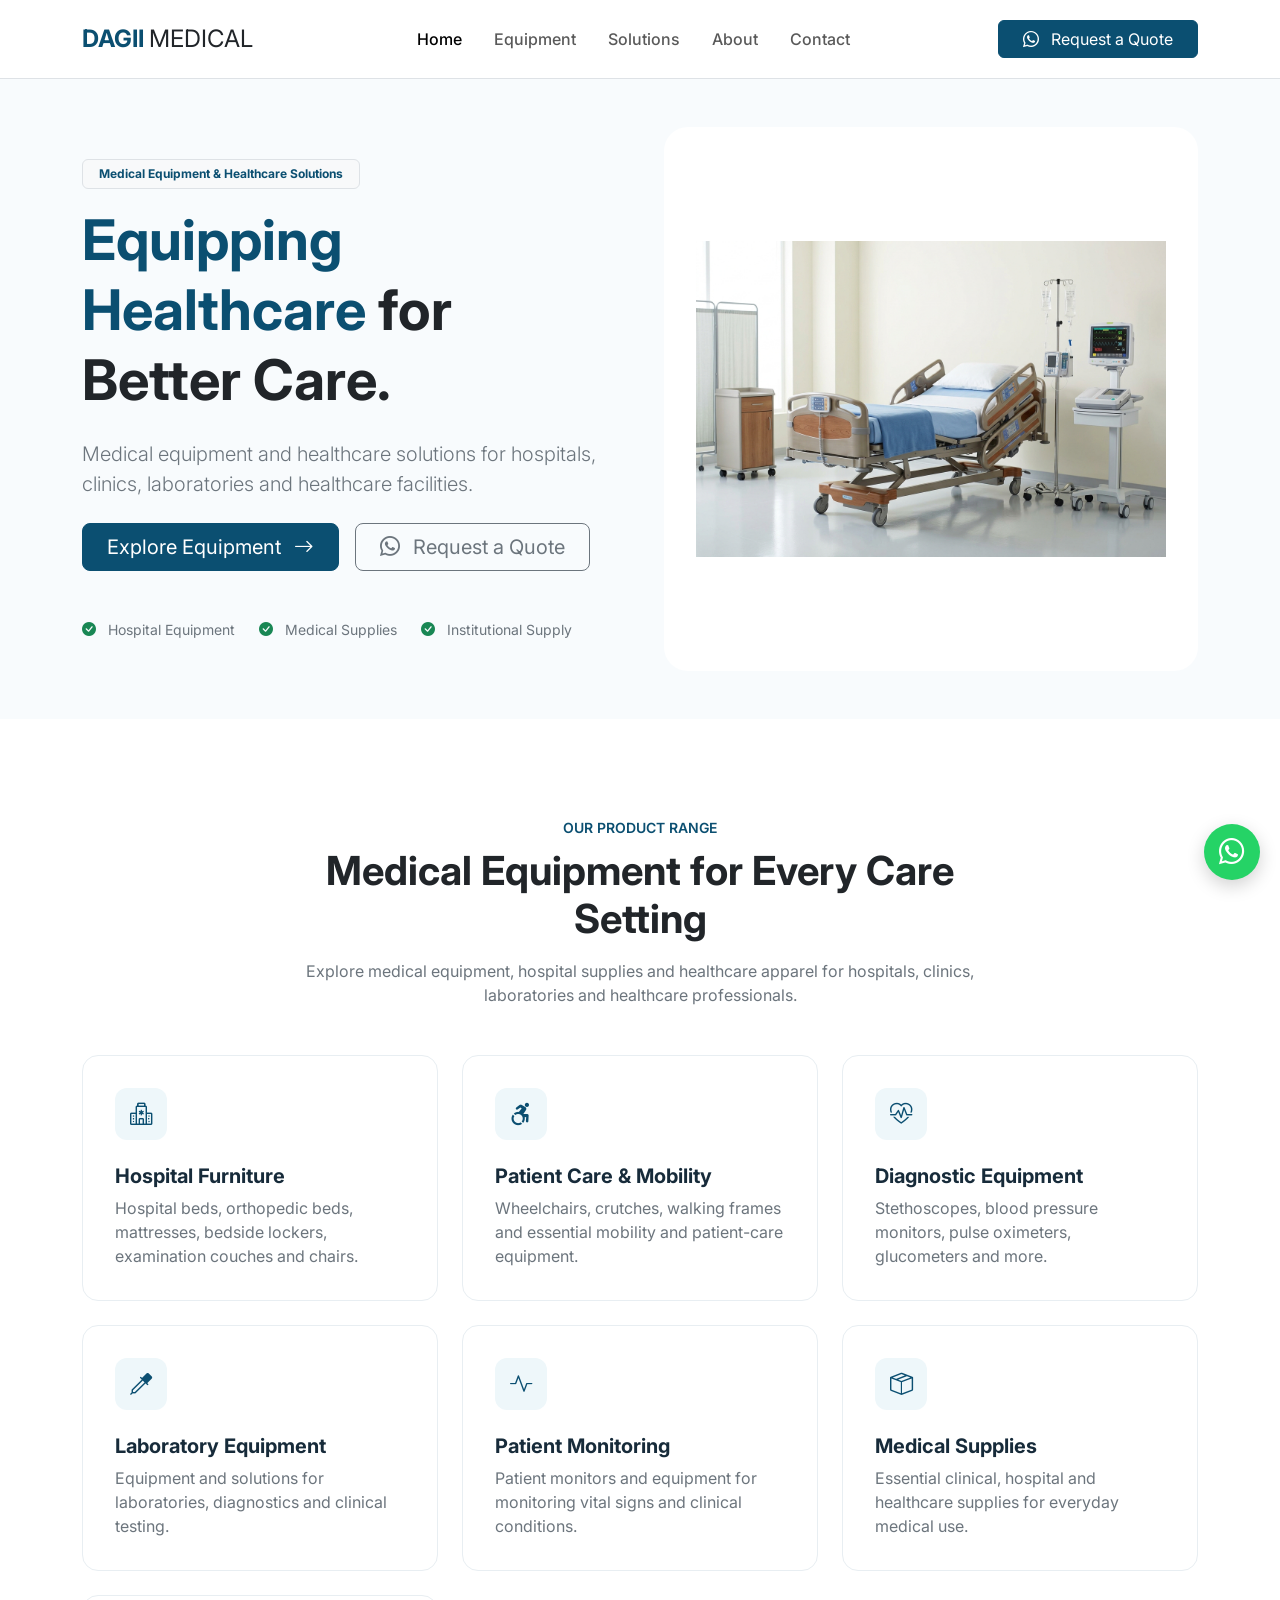
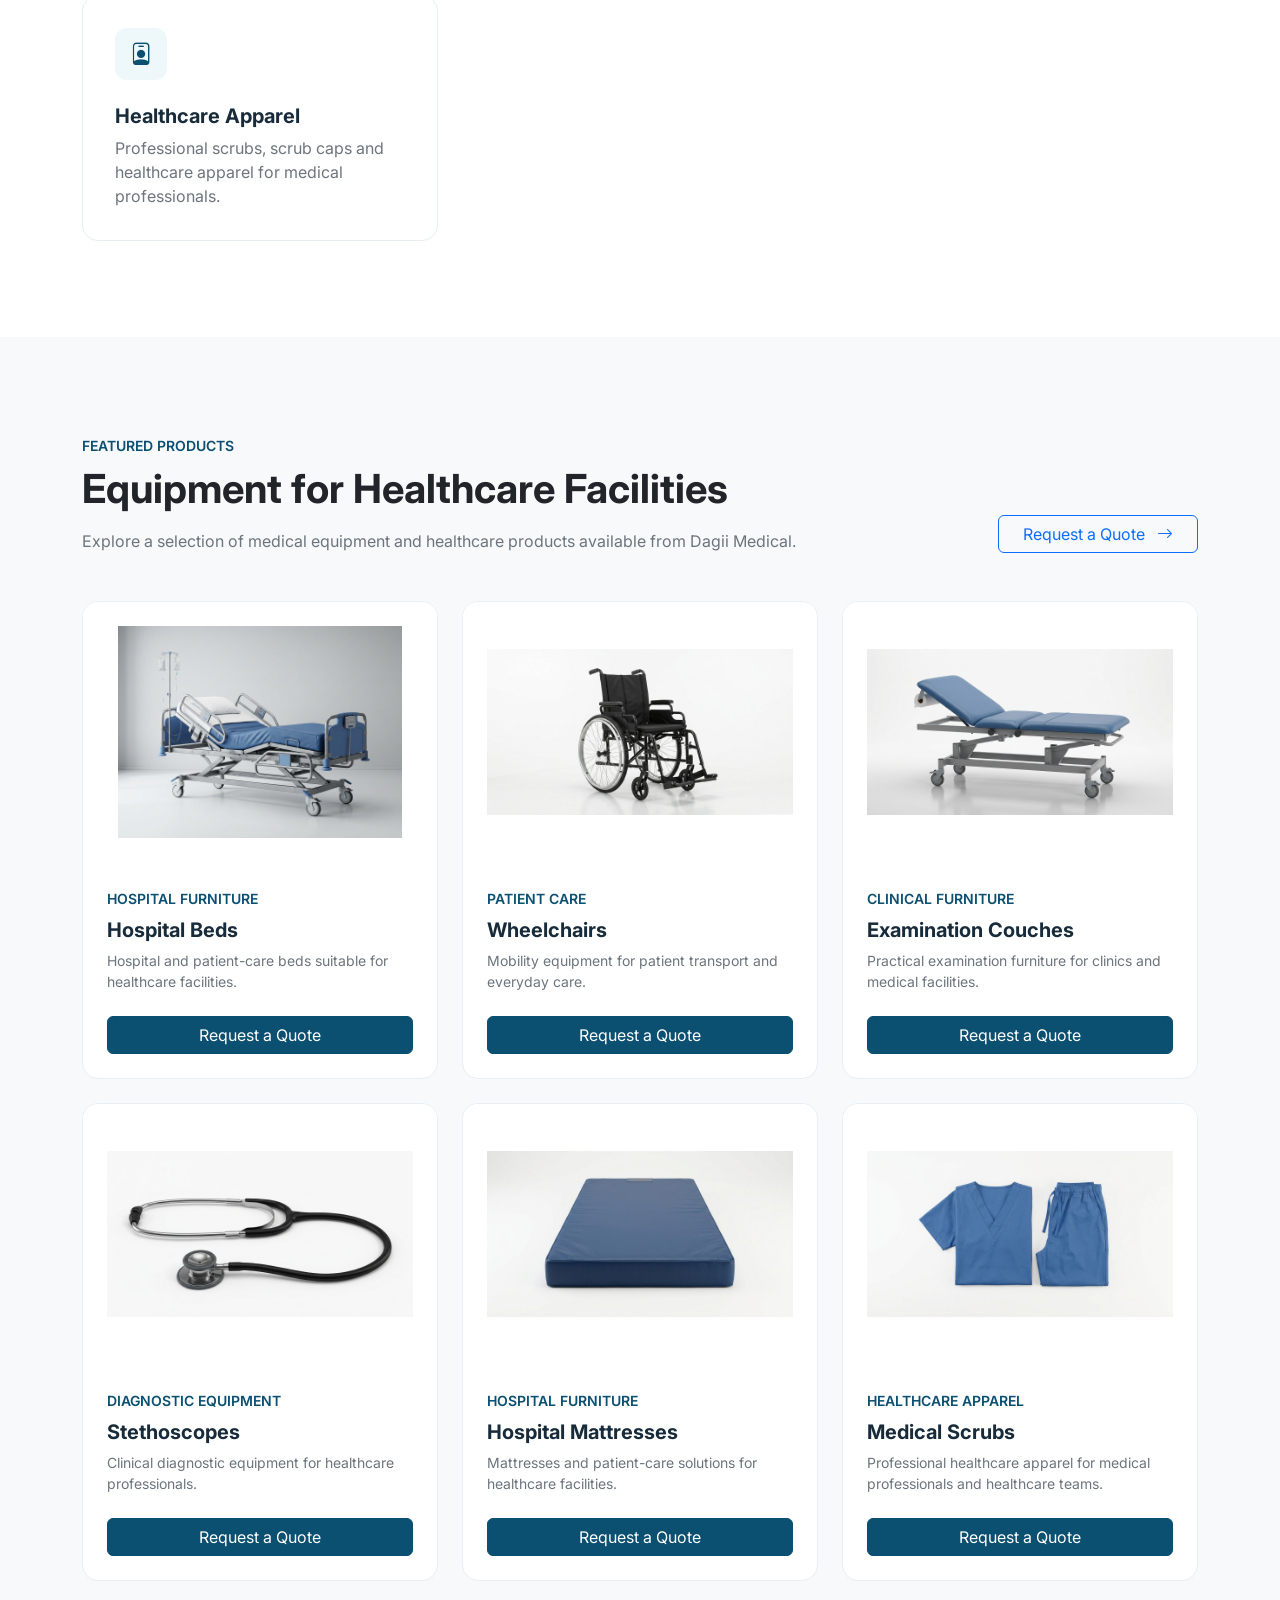
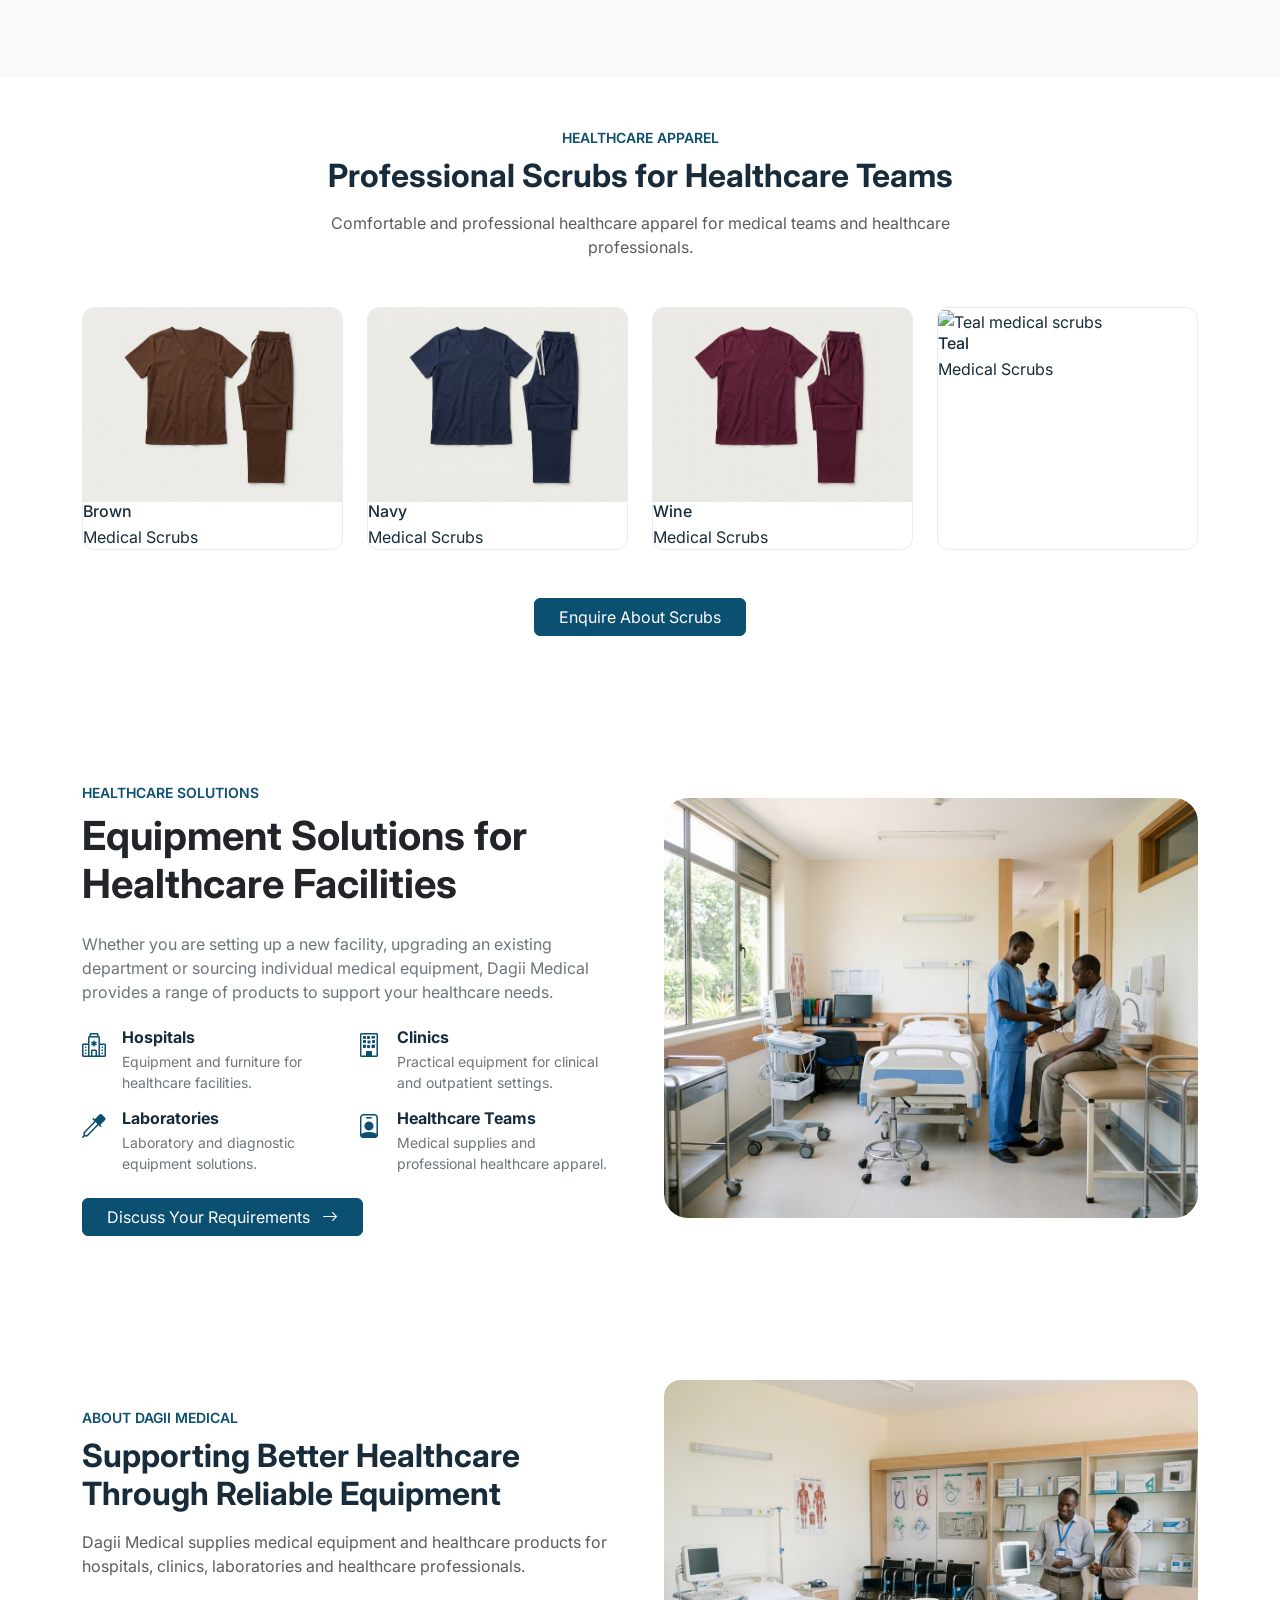
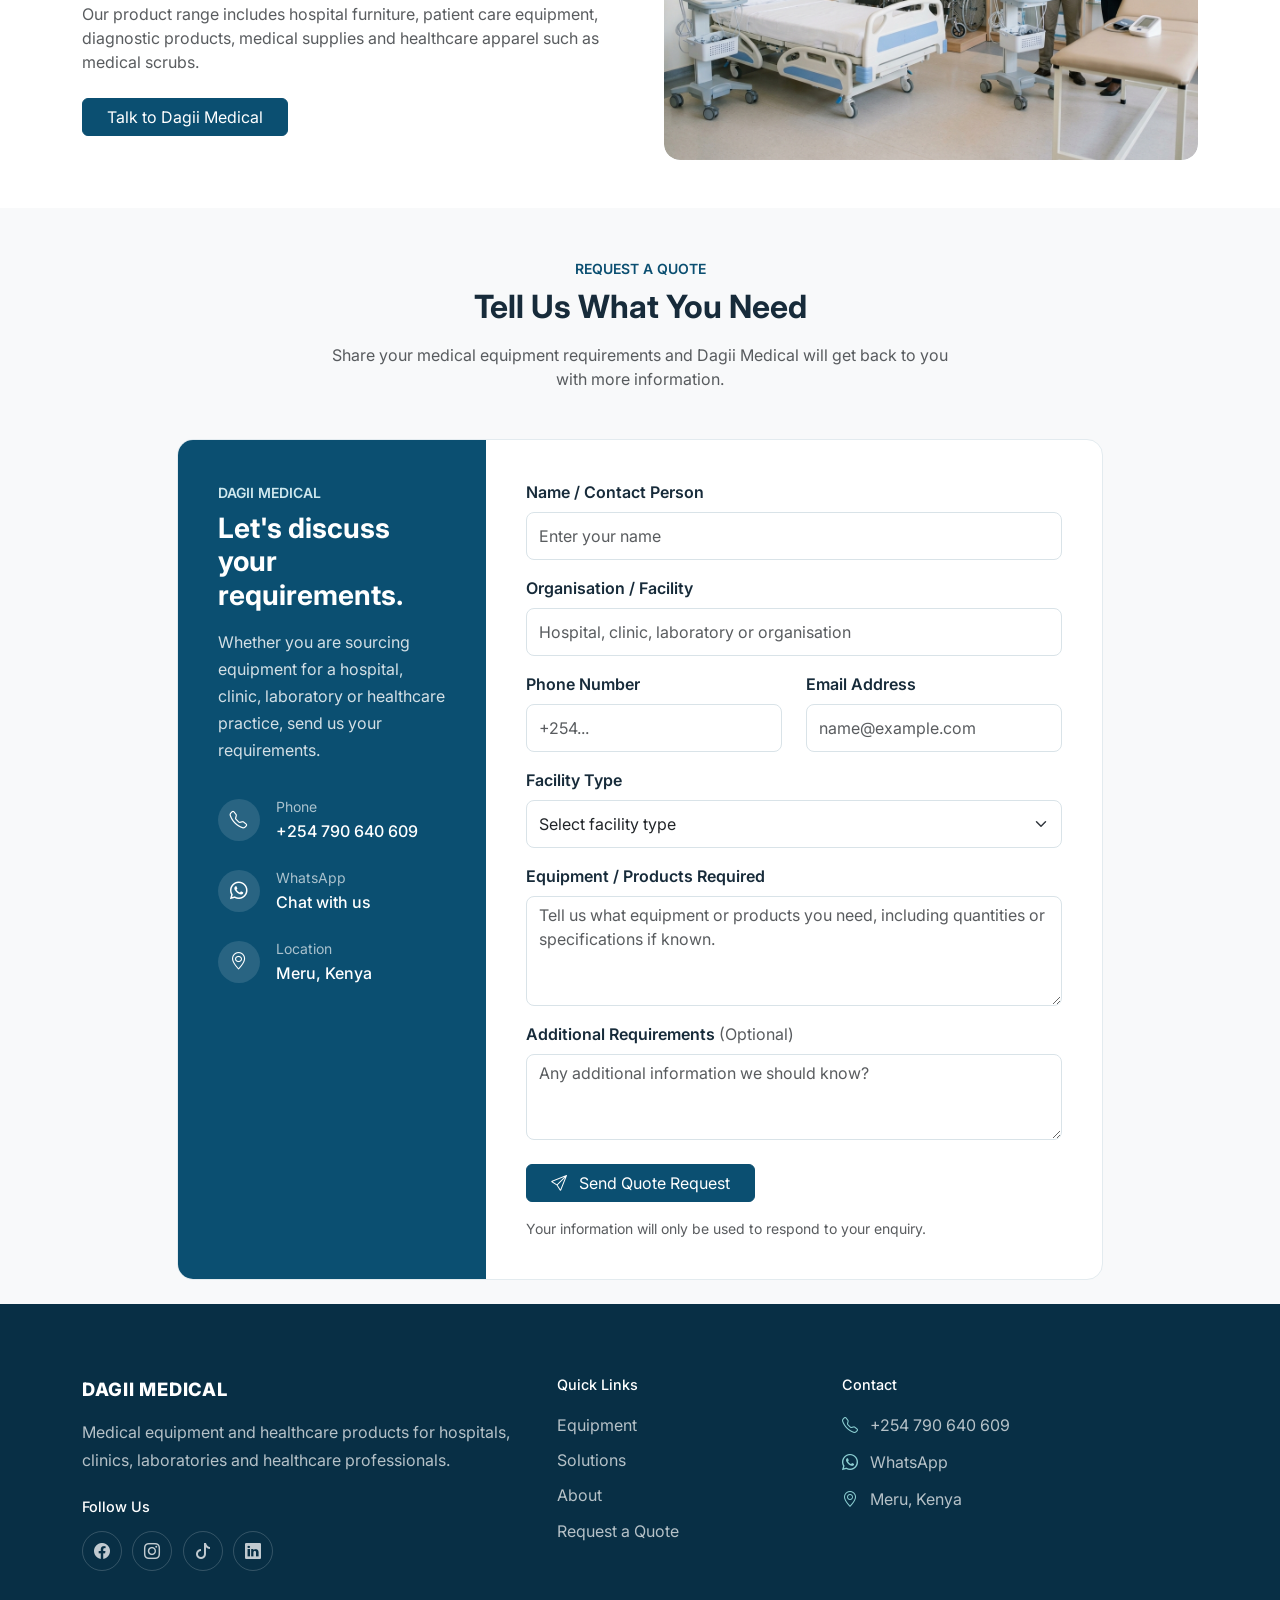
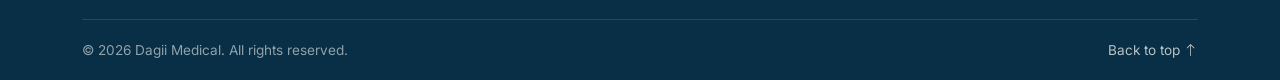
==== index.html @ 9d84986a "Update fmt.Println output from 'Hello' to 'Goodbye'" ====
<!DOCTYPE html>
<html lang="en">
<head>
    <meta charset="UTF-8">
    <meta name="viewport" content="width=device-width, initial-scale=1.0">

    <title>Dagii Medical | Medical Equipment & Healthcare Solutions</title>

    <meta name="description"
          content="Dagii Medical supplies medical equipment and healthcare solutions for hospitals, clinics, laboratories and healthcare facilities.">

    <!-- Bootstrap 5.3.3 -->
    <link
        href="https://cdn.jsdelivr.net/npm/bootstrap@5.3.3/dist/css/bootstrap.min.css"
        rel="stylesheet"
    >

    <!-- Bootstrap Icons -->
    <link
        href="https://cdn.jsdelivr.net/npm/bootstrap-icons@1.11.3/font/bootstrap-icons.css"
        rel="stylesheet"
    >

    <!-- Google Font -->
    <link
        href="https://fonts.googleapis.com/css2?family=Inter:wght@400;500;600;700;800&display=swap"
        rel="stylesheet"
    >

    <!-- Dagii Custom CSS -->
    <link rel="stylesheet" href="style.css">
</head>

<body>

<!-- =========================================================
     NAVBAR
========================================================= -->

<nav class="navbar navbar-expand-lg bg-white border-bottom sticky-top py-3">

    <div class="container">

        <!-- Brand -->
        <a class="navbar-brand fw-bold fs-4" href="#">
            <span class="text-primary">DAGII</span>
            <span class="text-dark fw-normal">MEDICAL</span>
        </a>

        <!-- Mobile Toggle -->
        <button
            class="navbar-toggler border-0"
            type="button"
            data-bs-toggle="collapse"
            data-bs-target="#mainNavbar"
            aria-controls="mainNavbar"
            aria-expanded="false"
            aria-label="Toggle navigation"
        >
            <span class="navbar-toggler-icon"></span>
        </button>

        <!-- Navigation -->
        <div class="collapse navbar-collapse" id="mainNavbar">

            <ul class="navbar-nav mx-auto mb-3 mb-lg-0 gap-lg-3">

                <li class="nav-item">
                    <a class="nav-link active fw-medium" href="#">
                        Home
                    </a>
                </li>

                <li class="nav-item">
                    <a class="nav-link fw-medium" href="#equipment">
                        Equipment
                    </a>
                </li>

                <li class="nav-item">
                    <a class="nav-link fw-medium" href="#solutions">
                        Solutions
                    </a>
                </li>

                <li class="nav-item">
                    <a class="nav-link fw-medium" href="#about">
                        About
                    </a>
                </li>

                <li class="nav-item">
                    <a class="nav-link fw-medium" href="#contact">
                        Contact
                    </a>
                </li>

            </ul>

            <!-- Navbar CTA -->
            <div class="d-flex">

                <a
                    href="https://wa.me/254790640609"
                    class="btn btn-primary px-4"
                    target="_blank"
                >
                    <i class="bi bi-whatsapp me-2"></i>
                    Request a Quote
                </a>

            </div>

        </div>

    </div>

</nav>


<!-- =========================================================
     HERO SECTION
========================================================= -->

<section class="hero-section py-5">

    <div class="container">

        <div class="row align-items-center g-5">

            <!-- Hero Content -->
            <div class="col-lg-6">

                <div class="mb-3">

                    <span class="badge bg-light text-primary border px-3 py-2">
                        Medical Equipment & Healthcare Solutions
                    </span>

                </div>

                <h1 class="display-4 fw-bold text-primary lh-sm mb-4">
                    Equipping Healthcare
                    <span class="text-dark">
                        for Better Care.
                    </span>
                </h1>

                <p class="lead text-secondary mb-4">
                    Medical equipment and healthcare solutions for
                    hospitals, clinics, laboratories and healthcare
                    facilities.
                </p>

                <div class="d-flex flex-wrap gap-3">

                    <a
                        href="#equipment"
                        class="btn btn-primary btn-lg px-4"
                    >
                        Explore Equipment
                        <i class="bi bi-arrow-right ms-2"></i>
                    </a>

                    <a
                        href="https://wa.me/254790640609?text=Hello%20Dagii%20Medical,%20I%20would%20like%20to%20request%20a%20quotation."
                        class="btn btn-outline-secondary btn-lg px-4"
                        target="_blank"
                    >
                        <i class="bi bi-whatsapp me-2"></i>
                        Request a Quote
                    </a>

                </div>

                <!-- Small trust information -->
                <div class="d-flex flex-wrap gap-4 mt-5 text-secondary small">

                    <div>
                        <i class="bi bi-check-circle-fill text-success me-2"></i>
                        Hospital Equipment
                    </div>

                    <div>
                        <i class="bi bi-check-circle-fill text-success me-2"></i>
                        Medical Supplies
                    </div>

                    <div>
                        <i class="bi bi-check-circle-fill text-success me-2"></i>
                        Institutional Supply
                    </div>

                </div>

            </div>


            <!-- Hero Product Image -->
            <div class="col-lg-6">

                <div class="hero-image-wrapper">

                    <img
                        src="hero1.jpg"
                        class="img-fluid"
                        alt="Medical equipment supplied by Dagii Medical"
                    >

                </div>

            </div>

        </div>

    </div>

</section>
<!-- =========================================================
     EQUIPMENT CATEGORIES
========================================================= -->

<section id="equipment" class="py-5 bg-white">

    <div class="container py-lg-5">

        <!-- Section Heading -->
        <div class="row justify-content-center text-center mb-5">

            <div class="col-lg-8">

                <span class="text-uppercase fw-semibold small text-primary">
                    Our Product Range
                </span>

                <h2 class="display-6 fw-bold text-dark mt-2 mb-3">
                    Medical Equipment for Every Care Setting
                </h2>

                <p class="text-secondary mb-0">
                    Explore medical equipment, hospital supplies and
                    healthcare apparel for hospitals, clinics,
                    laboratories and healthcare professionals.
                </p>

            </div>

        </div>


        <!-- Categories -->
        <div class="row g-4">

            <!-- Hospital Furniture -->
            <div class="col-md-6 col-lg-4">

                <div class="category-card h-100">

                    <div class="category-icon">
                        <i class="bi bi-hospital"></i>
                    </div>

                    <h3 class="h5 fw-bold mt-4">
                        Hospital Furniture
                    </h3>

                    <p class="text-secondary mb-0">
                        Hospital beds, orthopedic beds, mattresses,
                        bedside lockers, examination couches and chairs.
                    </p>

                </div>

            </div>


            <!-- Patient Care -->
            <div class="col-md-6 col-lg-4">

                <div class="category-card h-100">

                    <div class="category-icon">
                        <i class="bi bi-person-wheelchair"></i>
                    </div>

                    <h3 class="h5 fw-bold mt-4">
                        Patient Care & Mobility
                    </h3>

                    <p class="text-secondary mb-0">
                        Wheelchairs, crutches, walking frames and
                        essential mobility and patient-care equipment.
                    </p>

                </div>

            </div>


            <!-- Diagnostic -->
            <div class="col-md-6 col-lg-4">

                <div class="category-card h-100">

                    <div class="category-icon">
                        <i class="bi bi-heart-pulse"></i>
                    </div>

                    <h3 class="h5 fw-bold mt-4">
                        Diagnostic Equipment
                    </h3>

                    <p class="text-secondary mb-0">
                        Stethoscopes, blood pressure monitors,
                        pulse oximeters, glucometers and more.
                    </p>

                </div>

            </div>


            <!-- Laboratory -->
            <div class="col-md-6 col-lg-4">

                <div class="category-card h-100">

                    <div class="category-icon">
                        <i class="bi bi-eyedropper"></i>
                    </div>

                    <h3 class="h5 fw-bold mt-4">
                        Laboratory Equipment
                    </h3>

                    <p class="text-secondary mb-0">
                        Equipment and solutions for laboratories,
                        diagnostics and clinical testing.
                    </p>

                </div>

            </div>


            <!-- Monitoring -->
            <div class="col-md-6 col-lg-4">

                <div class="category-card h-100">

                    <div class="category-icon">
                        <i class="bi bi-activity"></i>
                    </div>

                    <h3 class="h5 fw-bold mt-4">
                        Patient Monitoring
                    </h3>

                    <p class="text-secondary mb-0">
                        Patient monitors and equipment for monitoring
                        vital signs and clinical conditions.
                    </p>

                </div>

            </div>


            <!-- Medical Supplies -->
            <div class="col-md-6 col-lg-4">

                <div class="category-card h-100">

                    <div class="category-icon">
                        <i class="bi bi-box-seam"></i>
                    </div>

                    <h3 class="h5 fw-bold mt-4">
                        Medical Supplies
                    </h3>

                    <p class="text-secondary mb-0">
                        Essential clinical, hospital and healthcare
                        supplies for everyday medical use.
                    </p>

                </div>

            </div>


            <!-- Healthcare Apparel -->
            <div class="col-md-6 col-lg-4">

                <div class="category-card h-100">

                    <div class="category-icon">
                        <i class="bi bi-person-badge"></i>
                    </div>

                    <h3 class="h5 fw-bold mt-4">
                        Healthcare Apparel
                    </h3>

                    <p class="text-secondary mb-0">
                        Professional scrubs, scrub caps and healthcare
                        apparel for medical professionals.
                    </p>

                </div>

            </div>

        </div>

    </div>

</section>
<!-- =========================================================
     FEATURED EQUIPMENT
========================================================= -->

<section class="py-5 bg-light">

    <div class="container py-lg-5">

        <!-- Section Heading -->
        <div class="row align-items-end mb-5">

            <div class="col-lg-8">

                <span class="text-uppercase fw-semibold small text-primary">
                    Featured Products
                </span>

                <h2 class="display-6 fw-bold text-dark mt-2 mb-3">
                    Equipment for Healthcare Facilities
                </h2>

                <p class="text-secondary mb-0">
                    Explore a selection of medical equipment and
                    healthcare products available from Dagii Medical.
                </p>

            </div>

            <div class="col-lg-4 text-lg-end mt-4 mt-lg-0">

                <a href="#contact" class="btn btn-outline-primary px-4">
                    Request a Quote
                    <i class="bi bi-arrow-right ms-2"></i>
                </a>

            </div>

        </div>


        <!-- Product Grid -->
        <div class="row g-4">

            <!-- Hospital Bed -->
            <div class="col-md-6 col-lg-4">

                <div class="product-card h-100 bg-white">

                    <div class="product-image">

                        <img
                            src="bed1.jpg"
                            alt="Hospital Bed"
                            class="img-fluid"
                        >

                    </div>

                    <div class="p-4">

                        <span class="small text-primary fw-semibold">
                            HOSPITAL FURNITURE
                        </span>

                        <h3 class="h5 fw-bold mt-2 mb-2">
                            Hospital Beds
                        </h3>

                        <p class="text-secondary small mb-4">
                            Hospital and patient-care beds suitable
                            for healthcare facilities.
                        </p>

                        <a
                            href="https://wa.me/254790640609?text=Hello%20Dagii%20Medical,%20I%20would%20like%20to%20enquire%20about%20hospital%20beds."
                            class="btn btn-primary w-100"
                            target="_blank"
                        >
                            Request a Quote
                        </a>

                    </div>

                </div>

            </div>


            <!-- Wheelchair -->
            <div class="col-md-6 col-lg-4">

                <div class="product-card h-100 bg-white">

                    <div class="product-image">

                        <img
                            src="wchair1.jpg"
                            alt="Wheelchair"
                            class="img-fluid"
                        >

                    </div>

                    <div class="p-4">

                        <span class="small text-primary fw-semibold">
                            PATIENT CARE
                        </span>

                        <h3 class="h5 fw-bold mt-2 mb-2">
                            Wheelchairs
                        </h3>

                        <p class="text-secondary small mb-4">
                            Mobility equipment for patient transport
                            and everyday care.
                        </p>

                        <a
                            href="https://wa.me/254790640609?text=Hello%20Dagii%20Medical,%20I%20would%20like%20to%20enquire%20about%20wheelchairs."
                            class="btn btn-primary w-100"
                            target="_blank"
                        >
                            Request a Quote
                        </a>

                    </div>

                </div>

            </div>


            <!-- Examination Couch -->
            <div class="col-md-6 col-lg-4">

                <div class="product-card h-100 bg-white">

                    <div class="product-image">

                        <img
                            src="checkup1.jpg"
                            alt="Medical Examination Couch"
                            class="img-fluid"
                        >

                    </div>

                    <div class="p-4">

                        <span class="small text-primary fw-semibold">
                            CLINICAL FURNITURE
                        </span>

                        <h3 class="h5 fw-bold mt-2 mb-2">
                            Examination Couches
                        </h3>

                        <p class="text-secondary small mb-4">
                            Practical examination furniture for
                            clinics and medical facilities.
                        </p>

                        <a
                            href="https://wa.me/254790640609?text=Hello%20Dagii%20Medical,%20I%20would%20like%20to%20enquire%20about%20examination%20couches."
                            class="btn btn-primary w-100"
                            target="_blank"
                        >
                            Request a Quote
                        </a>

                    </div>

                </div>

            </div>


            <!-- Stethoscope -->
            <div class="col-md-6 col-lg-4">

                <div class="product-card h-100 bg-white">

                    <div class="product-image">

                        <img
                            src="stetho1.jpg"
                            alt="Stethoscope"
                            class="img-fluid"
                        >

                    </div>

                    <div class="p-4">

                        <span class="small text-primary fw-semibold">
                            DIAGNOSTIC EQUIPMENT
                        </span>

                        <h3 class="h5 fw-bold mt-2 mb-2">
                            Stethoscopes
                        </h3>

                        <p class="text-secondary small mb-4">
                            Clinical diagnostic equipment for
                            healthcare professionals.
                        </p>

                        <a
                            href="https://wa.me/254790640609?text=Hello%20Dagii%20Medical,%20I%20would%20like%20to%20enquire%20about%20stethoscopes."
                            class="btn btn-primary w-100"
                            target="_blank"
                        >
                            Request a Quote
                        </a>

                    </div>

                </div>

            </div>


            <!-- Mattress -->
            <div class="col-md-6 col-lg-4">

                <div class="product-card h-100 bg-white">

                    <div class="product-image">

                        <img
                            src="mat1.jpg"
                            alt="Hospital Mattress"
                            class="img-fluid"
                        >

                    </div>

                    <div class="p-4">

                        <span class="small text-primary fw-semibold">
                            HOSPITAL FURNITURE
                        </span>

                        <h3 class="h5 fw-bold mt-2 mb-2">
                            Hospital Mattresses
                        </h3>

                        <p class="text-secondary small mb-4">
                            Mattresses and patient-care solutions
                            for healthcare facilities.
                        </p>

                        <a
                            href="https://wa.me/254790640609?text=Hello%20Dagii%20Medical,%20I%20would%20like%20to%20enquire%20about%20hospital%20mattresses."
                            class="btn btn-primary w-100"
                            target="_blank"
                        >
                            Request a Quote
                        </a>

                    </div>

                </div>

            </div>


            <!-- Scrubs -->
            <div class="col-md-6 col-lg-4">

                <div class="product-card h-100 bg-white">

                    <div class="product-image">

                        <img
                            src="scrub1.jpg"
                            alt="Medical Scrubs"
                            class="img-fluid"
                        >

                    </div>

                    <div class="p-4">

                        <span class="small text-primary fw-semibold">
                            HEALTHCARE APPAREL
                        </span>

                        <h3 class="h5 fw-bold mt-2 mb-2">
                            Medical Scrubs
                        </h3>

                        <p class="text-secondary small mb-4">
                            Professional healthcare apparel for
                            medical professionals and healthcare teams.
                        </p>

                        <a
                            href="https://wa.me/254790640609?text=Hello%20Dagii%20Medical,%20I%20would%20like%20to%20enquire%20about%20medical%20scrubs."
                            class="btn btn-primary w-100"
                            target="_blank"
                        >
                            Request a Quote
                        </a>

                    </div>

                </div>

            </div>

        </div>

    </div>

</section>
<!-- =========================
     HEALTHCARE APPAREL
========================= -->
<section id="apparel" class="py-5">
    <div class="container">

        <!-- Section Heading -->
        <div class="row justify-content-center text-center mb-5">
            <div class="col-lg-7">

                <span class="text-uppercase small fw-semibold text-primary">
                    Healthcare Apparel
                </span>

                <h2 class="fw-bold mt-2 mb-3">
                    Professional Scrubs for Healthcare Teams
                </h2>

                <p class="text-muted mb-0">
                    Comfortable and professional healthcare apparel for
                    medical teams and healthcare professionals.
                </p>

            </div>
        </div>


        <!-- Gallery -->
        <div class="row g-4">

            <!-- Scrub 1 -->
            <div class="col-6 col-lg-3">
                <div class="apparel-card">

                    <img src="brown1.jpg"
                         alt="Sky blue medical scrubs"
                         class="img-fluid">

                    <div class="apparel-caption">
                        <h6 class="mb-1">
                            Brown
                        </h6>

                        <span>
                            Medical Scrubs
                        </span>
                    </div>

                </div>
            </div>


            <!-- Scrub 2 -->
            <div class="col-6 col-lg-3">
                <div class="apparel-card">

                    <img src="navy1.jpg"
                         alt="Navy medical scrubs"
                         class="img-fluid">

                    <div class="apparel-caption">
                        <h6 class="mb-1">
                            Navy
                        </h6>

                        <span>
                            Medical Scrubs
                        </span>
                    </div>

                </div>
            </div>


            <!-- Scrub 3 -->
            <div class="col-6 col-lg-3">
                <div class="apparel-card">

                    <img src="wine1.jpg"
                         alt="Wine medical scrubs"
                         class="img-fluid">

                    <div class="apparel-caption">
                        <h6 class="mb-1">
                            Wine
                        </h6>

                        <span>
                            Medical Scrubs
                        </span>
                    </div>

                </div>
            </div>


            <!-- Scrub 4 -->
            <div class="col-6 col-lg-3">
                <div class="apparel-card">

                    <img src="teal1.png"
                         alt="Teal medical scrubs"
                         class="img-fluid">

                    <div class="apparel-caption">
                        <h6 class="mb-1">
                            Teal
                        </h6>

                        <span>
                            Medical Scrubs
                        </span>
                    </div>

                </div>
            </div>

        </div>


        <!-- CTA -->
        <div class="text-center mt-5">

            <a href="#contact"
               class="btn btn-primary px-4">
                Enquire About Scrubs
            </a>

        </div>

    </div>
</section>
<!-- =========================================================
     HEALTHCARE SOLUTIONS
========================================================= -->

<section id="solutions" class="py-5 bg-white">

    <div class="container py-lg-5">

        <div class="row align-items-center g-5">

            <!-- Content -->
            <div class="col-lg-6">

                <span class="text-uppercase fw-semibold small text-primary">
                    Healthcare Solutions
                </span>

                <h2 class="display-6 fw-bold text-dark mt-2 mb-4">
                    Equipment Solutions for Healthcare Facilities
                </h2>

                <p class="text-secondary mb-4">
                    Whether you are setting up a new facility, upgrading
                    an existing department or sourcing individual medical
                    equipment, Dagii Medical provides a range of products
                    to support your healthcare needs.
                </p>

                <div class="row g-3">

                    <div class="col-sm-6">
                        <div class="d-flex gap-3">
                            <i class="bi bi-hospital text-primary fs-4"></i>
                            <div>
                                <h3 class="h6 fw-bold mb-1">
                                    Hospitals
                                </h3>
                                <p class="small text-secondary mb-0">
                                    Equipment and furniture for
                                    healthcare facilities.
                                </p>
                            </div>
                        </div>
                    </div>

                    <div class="col-sm-6">
                        <div class="d-flex gap-3">
                            <i class="bi bi-building text-primary fs-4"></i>
                            <div>
                                <h3 class="h6 fw-bold mb-1">
                                    Clinics
                                </h3>
                                <p class="small text-secondary mb-0">
                                    Practical equipment for clinical
                                    and outpatient settings.
                                </p>
                            </div>
                        </div>
                    </div>

                    <div class="col-sm-6">
                        <div class="d-flex gap-3">
                            <i class="bi bi-eyedropper text-primary fs-4"></i>
                            <div>
                                <h3 class="h6 fw-bold mb-1">
                                    Laboratories
                                </h3>
                                <p class="small text-secondary mb-0">
                                    Laboratory and diagnostic
                                    equipment solutions.
                                </p>
                            </div>
                        </div>
                    </div>

                    <div class="col-sm-6">
                        <div class="d-flex gap-3">
                            <i class="bi bi-person-badge text-primary fs-4"></i>
                            <div>
                                <h3 class="h6 fw-bold mb-1">
                                    Healthcare Teams
                                </h3>
                                <p class="small text-secondary mb-0">
                                    Medical supplies and professional
                                    healthcare apparel.
                                </p>
                            </div>
                        </div>
                    </div>

                </div>

                <div class="mt-4">
                    <a
                        href="https://wa.me/254790640609?text=Hello%20Dagii%20Medical,%20I%20would%20like%20to%20discuss%20my%20healthcare%20equipment%20needs."
                        class="btn btn-primary px-4"
                        target="_blank"
                    >
                        Discuss Your Requirements
                        <i class="bi bi-arrow-right ms-2"></i>
                    </a>
                </div>

            </div>


            <!-- Visual -->
            <div class="col-lg-6">

                <div class="solution-visual">

                    <img
                        src="solutions1.jpg"
                        alt="Healthcare facility equipment"
                        class="img-fluid"
                    >

                </div>

            </div>

        </div>

    </div>

</section>
<!-- =========================
     ABOUT DAGII MEDICAL
========================= -->
<section id="about" class="py-5">
    <div class="container">
        <div class="row align-items-center g-5">

            <!-- About Content -->
            <div class="col-lg-6">
                <span class="text-uppercase small fw-semibold text-primary">
                    About Dagii Medical
                </span>

                <h2 class="fw-bold mt-2 mb-3">
                    Supporting Better Healthcare Through Reliable Equipment
                </h2>

                <p class="text-muted mb-4">
                    Dagii Medical supplies medical equipment and healthcare
                    products for hospitals, clinics, laboratories and healthcare
                    professionals.
                </p>

                <p class="text-muted mb-4">
                    Our product range includes hospital furniture, patient care
                    equipment, diagnostic products, medical supplies and
                    healthcare apparel such as medical scrubs.
                </p>

                <a href="https://wa.me/254790640609"
                   class="btn btn-primary px-4">
                    Talk to Dagii Medical
                </a>
            </div>

            <!-- About Visual -->
            <div class="col-lg-6">
                <div class="about-visual">
                    <img src="about1.jpg"
                         alt="Medical equipment and healthcare supplies"
                         class="img-fluid rounded-4">
                </div>
            </div>

        </div>
    </div>
</section>
<!-- =========================
     REQUEST A QUOTE
========================= -->
<section id="contact" class="py-5 bg-light">
    <div class="container">

        <!-- Section Heading -->
        <div class="row justify-content-center text-center mb-5">
            <div class="col-lg-7">
                <span class="text-uppercase small fw-semibold text-primary">
                    Request a Quote
                </span>

                <h2 class="fw-bold mt-2 mb-3">
                    Tell Us What You Need
                </h2>

                <p class="text-muted mb-0">
                    Share your medical equipment requirements and
                    Dagii Medical will get back to you with more information.
                </p>
            </div>
        </div>

        <div class="row justify-content-center">
            <div class="col-xl-10">

                <div class="quote-card">

                    <div class="row g-0">

                        <!-- =========================
                             LEFT: CONTACT INFORMATION
                        ========================= -->
                        <div class="col-lg-4">
                            <div class="quote-info">

                                <span class="small text-uppercase fw-semibold">
                                    Dagii Medical
                                </span>

                                <h3 class="fw-bold mt-2 mb-3">
                                    Let's discuss your requirements.
                                </h3>

                                <p class="mb-4">
                                    Whether you are sourcing equipment for
                                    a hospital, clinic, laboratory or healthcare
                                    practice, send us your requirements.
                                </p>

                                <div class="quote-contact">

                                    <div class="quote-contact-item">
                                        <div class="quote-contact-icon">
                                            <i class="bi bi-telephone"></i>
                                        </div>

                                        <div>
                                            <small>Phone</small>
                                            <a href="tel:+254790640609">
                                                +254 790 640 609
                                            </a>
                                        </div>
                                    </div>

                                    <div class="quote-contact-item">
                                        <div class="quote-contact-icon">
                                            <i class="bi bi-whatsapp"></i>
                                        </div>

                                        <div>
                                            <small>WhatsApp</small>
                                            <a href="https://wa.me/254790640609"
                                               target="_blank"
                                               rel="noopener">
                                                Chat with us
                                            </a>
                                        </div>
                                    </div>

                                    <div class="quote-contact-item">
                                        <div class="quote-contact-icon">
                                            <i class="bi bi-geo-alt"></i>
                                        </div>

                                        <div>
                                            <small>Location</small>
                                            <span>
                                                Meru, Kenya
                                            </span>
                                        </div>
                                    </div>

                                </div>

                            </div>
                        </div>


                        <!-- =========================
                             RIGHT: QUOTE FORM
                        ========================= -->
                        <div class="col-lg-8">
                            <div class="quote-form-wrapper">

                                <form
                                    action="YOUR_FORMSPREE_ENDPOINT"
                                    method="POST"
                                >

                                    <!-- Name -->
                                    <div class="mb-3">
                                        <label for="name"
                                               class="form-label">
                                            Name / Contact Person
                                        </label>

                                        <input
                                            type="text"
                                            class="form-control"
                                            id="name"
                                            name="name"
                                            placeholder="Enter your name"
                                            required
                                        >
                                    </div>


                                    <!-- Organisation -->
                                    <div class="mb-3">
                                        <label for="organisation"
                                               class="form-label">
                                            Organisation / Facility
                                        </label>

                                        <input
                                            type="text"
                                            class="form-control"
                                            id="organisation"
                                            name="organisation"
                                            placeholder="Hospital, clinic, laboratory or organisation"
                                            required
                                        >
                                    </div>


                                    <!-- Phone + Email -->
                                    <div class="row">

                                        <div class="col-md-6 mb-3">
                                            <label for="phone"
                                                   class="form-label">
                                                Phone Number
                                            </label>

                                            <input
                                                type="tel"
                                                class="form-control"
                                                id="phone"
                                                name="phone"
                                                placeholder="+254..."
                                                required
                                            >
                                        </div>

                                        <div class="col-md-6 mb-3">
                                            <label for="email"
                                                   class="form-label">
                                                Email Address
                                            </label>

                                            <input
                                                type="email"
                                                class="form-control"
                                                id="email"
                                                name="email"
                                                placeholder="name@example.com"
                                                required
                                            >
                                        </div>

                                    </div>


                                    <!-- Facility Type -->
                                    <div class="mb-3">
                                        <label for="facility_type"
                                               class="form-label">
                                            Facility Type
                                        </label>

                                        <select
                                            class="form-select"
                                            id="facility_type"
                                            name="facility_type"
                                            required
                                        >
                                            <option value="">
                                                Select facility type
                                            </option>

                                            <option value="Hospital">
                                                Hospital
                                            </option>

                                            <option value="Clinic">
                                                Clinic
                                            </option>

                                            <option value="Laboratory">
                                                Laboratory
                                            </option>

                                            <option value="Pharmacy">
                                                Pharmacy
                                            </option>

                                            <option value="Healthcare Organisation">
                                                Healthcare Organisation
                                            </option>

                                            <option value="Individual / Professional">
                                                Individual / Professional
                                            </option>

                                            <option value="Other">
                                                Other
                                            </option>
                                        </select>
                                    </div>


                                    <!-- Equipment -->
                                    <div class="mb-3">
                                        <label for="equipment"
                                               class="form-label">
                                            Equipment / Products Required
                                        </label>

                                        <textarea
                                            class="form-control"
                                            id="equipment"
                                            name="equipment"
                                            rows="4"
                                            placeholder="Tell us what equipment or products you need, including quantities or specifications if known."
                                            required
                                        ></textarea>
                                    </div>


                                    <!-- Additional Message -->
                                    <div class="mb-4">
                                        <label for="message"
                                               class="form-label">
                                            Additional Requirements
                                            <span class="text-muted fw-normal">
                                                (Optional)
                                            </span>
                                        </label>

                                        <textarea
                                            class="form-control"
                                            id="message"
                                            name="message"
                                            rows="3"
                                            placeholder="Any additional information we should know?"
                                        ></textarea>
                                    </div>


                                    <!-- Formspree Subject -->
                                    <input
                                        type="hidden"
                                        name="_subject"
                                        value="New Dagii Medical Quote Request"
                                    >


                                    <!-- Submit -->
                                    <button
                                        type="submit"
                                        class="btn btn-primary px-4"
                                    >
                                        <i class="bi bi-send me-2"></i>
                                        Send Quote Request
                                    </button>

                                    <p class="small text-muted mt-3 mb-0">
                                        Your information will only be used
                                        to respond to your enquiry.
                                    </p>

                                </form>

                            </div>
                        </div>

                    </div>

                </div>

            </div>
        </div>

    </div>
</section>
<!-- =========================
     FOOTER
========================= -->
<footer class="site-footer">
    <div class="container">

        <div class="row g-4 py-5">

            <!-- Brand & Social Media -->
            <div class="col-lg-5">
                <a href="#"
                   class="footer-brand text-decoration-none">
                    DAGII MEDICAL
                </a>

                <p class="footer-description mt-3 mb-4">
                    Medical equipment and healthcare products for hospitals,
                    clinics, laboratories and healthcare professionals.
                </p>

                <!-- Social Media -->
                <div class="footer-social">
                    <h6 class="footer-heading mb-3">
                        Follow Us
                    </h6>

                    <div class="social-icons">

                        <a href="#"
                           class="social-icon"
                           aria-label="Facebook"
                           target="_blank"
                           rel="noopener">
                            <i class="bi bi-facebook"></i>
                        </a>

                        <a href="#"
                           class="social-icon"
                           aria-label="Instagram"
                           target="_blank"
                           rel="noopener">
                            <i class="bi bi-instagram"></i>
                        </a>

                        <a href="#"
                           class="social-icon"
                           aria-label="TikTok"
                           target="_blank"
                           rel="noopener">
                            <i class="bi bi-tiktok"></i>
                        </a>

                        <a href="#"
                           class="social-icon"
                           aria-label="LinkedIn"
                           target="_blank"
                           rel="noopener">
                            <i class="bi bi-linkedin"></i>
                        </a>

                    </div>
                </div>
            </div>


            <!-- Quick Links -->
            <div class="col-6 col-lg-3">
                <h6 class="footer-heading">
                    Quick Links
                </h6>

                <ul class="footer-links list-unstyled mb-0">

                    <li>
                        <a href="#equipment">
                            Equipment
                        </a>
                    </li>

                    <li>
                        <a href="#solutions">
                            Solutions
                        </a>
                    </li>

                    <li>
                        <a href="#about">
                            About
                        </a>
                    </li>

                    <li>
                        <a href="#contact">
                            Request a Quote
                        </a>
                    </li>

                </ul>
            </div>


            <!-- Contact -->
            <div class="col-6 col-lg-4">
                <h6 class="footer-heading">
                    Contact
                </h6>

                <ul class="footer-contact list-unstyled mb-0">

                    <li>
                        <i class="bi bi-telephone me-2"></i>

                        <a href="tel:+254790640609">
                            +254 790 640 609
                        </a>
                    </li>

                    <li>
                        <i class="bi bi-whatsapp me-2"></i>

                        <a href="https://wa.me/254790640609"
                           target="_blank"
                           rel="noopener">
                            WhatsApp
                        </a>
                    </li>

                    <li>
                        <i class="bi bi-geo-alt me-2"></i>
                        Meru, Kenya
                    </li>

                </ul>
            </div>

        </div>


        <!-- Bottom Footer -->
        <div class="footer-bottom">

            <p class="mb-0">
                &copy; 2026 Dagii Medical. All rights reserved.
            </p>

            <a href="#"
               class="back-to-top">
                Back to top
                <i class="bi bi-arrow-up"></i>
            </a>

        </div>

    </div>
</footer>

<!-- =========================
     FLOATING WHATSAPP BUTTON
========================= -->
<a href="https://wa.me/254790640609"
   class="floating-whatsapp"
   target="_blank"
   rel="noopener"
   aria-label="Chat with Dagii Medical on WhatsApp">

    <i class="bi bi-whatsapp"></i>

</a>
<!-- Bootstrap JavaScript -->
<script
    src="https://cdn.jsdelivr.net/npm/bootstrap@5.3.3/dist/js/bootstrap.bundle.min.js">
</script>

</body>
</html>
---- style.css ----
:root {
    --dagii-blue: #0b4f71;
    --dagii-teal: #0f766e;
}

body {
    font-family: 'Inter', sans-serif;
    color: #172b3a;
}

.text-primary {
    color: var(--dagii-blue) !important;
}

.btn-primary {
    background-color: var(--dagii-blue);
    border-color: var(--dagii-blue);
}

.btn-primary:hover {
    background-color: #083b55;
    border-color: #083b55;
}

.hero-section {
    background-color: #f8fbfd;
    min-height: 620px;
    display: flex;
    align-items: center;
}

.hero-image-wrapper {
    background-color: #ffffff;
    border-radius: 1.5rem;
    padding: 2rem;
    overflow: hidden;
}

.hero-image-wrapper img {
    width: 100%;
    height: 480px;
    object-fit: contain;
}

/* =========================================================
   EQUIPMENT CATEGORIES
========================================================= */

.category-card {
    background: #ffffff;
    border: 1px solid #e8eef2;
    border-radius: 1rem;
    padding: 2rem;
    transition: transform 0.2s ease, box-shadow 0.2s ease;
}

.category-card:hover {
    transform: translateY(-4px);
    box-shadow: 0 0.75rem 2rem rgba(11, 79, 113, 0.08);
}

.category-icon {
    width: 52px;
    height: 52px;
    display: flex;
    align-items: center;
    justify-content: center;
    border-radius: 0.75rem;
    background: #eef7fa;
    color: var(--dagii-blue);
    font-size: 1.4rem;
}
/* =========================================================
   FEATURED PRODUCTS
========================================================= */

.product-card {
    border: 1px solid #e8eef2;
    border-radius: 1rem;
    overflow: hidden;
    transition: transform 0.2s ease, box-shadow 0.2s ease;
}

.product-card:hover {
    transform: translateY(-4px);
    box-shadow: 0 0.75rem 2rem rgba(11, 79, 113, 0.08);
}

.product-image {
    height: 260px;
    background: #ffffff;
    display: flex;
    align-items: center;
    justify-content: center;
    padding: 1.5rem;
}

.product-image img {
    width: 100%;
    height: 100%;
    object-fit: contain;
}

/* =========================================================
   HEALTHCARE SOLUTIONS
========================================================= */

.solution-visual {
    background: #f5f9fc;
    border-radius: 1.5rem;
    overflow: hidden;
}

.solution-visual img {
    width: 100%;
    min-height: 420px;
    object-fit: cover;
}
/* =========================
   ABOUT SECTION
========================= */

.about-visual {
    background: #f8fbfd;
    border-radius: 1rem;
    overflow: hidden;
}

.about-visual img {
    width: 100%;
    height: 380px;
    object-fit: cover;
    display: block;
}
/* =========================
   QUOTE SECTION
========================= */

.quote-card {
    background: #ffffff;
    border: 1px solid #e3ebef;
    border-radius: 1rem;
    overflow: hidden;
}

/* Left information panel */

.quote-info {
    height: 100%;
    padding: 2.5rem;
    background: var(--dagii-blue);
    color: #ffffff;
}

.quote-info > span {
    color: #cfe8ee;
}

.quote-info h3 {
    color: #ffffff;
}

.quote-info p {
    color: rgba(255, 255, 255, 0.82);
    line-height: 1.7;
}


/* Contact details */

.quote-contact {
    margin-top: 2rem;
}

.quote-contact-item {
    display: flex;
    align-items: center;
    gap: 1rem;
    margin-bottom: 1.5rem;
}

.quote-contact-item:last-child {
    margin-bottom: 0;
}

.quote-contact-icon {
    width: 42px;
    height: 42px;
    border-radius: 50%;
    background: rgba(255, 255, 255, 0.12);
    display: flex;
    align-items: center;
    justify-content: center;
    flex-shrink: 0;
}

.quote-contact-icon i {
    font-size: 1.1rem;
}

.quote-contact-item small {
    display: block;
    color: rgba(255, 255, 255, 0.65);
    margin-bottom: 2px;
}

.quote-contact-item a,
.quote-contact-item span {
    color: #ffffff;
    text-decoration: none;
    font-weight: 500;
}

.quote-contact-item a:hover {
    text-decoration: underline;
}


/* Right form */

.quote-form-wrapper {
    padding: 2.5rem;
}

.quote-form-wrapper .form-label {
    font-weight: 600;
    color: #172b3a;
    margin-bottom: 0.5rem;
}

.quote-form-wrapper .form-control,
.quote-form-wrapper .form-select {
    min-height: 48px;
    border-color: #d9e3e8;
    border-radius: 0.5rem;
}

.quote-form-wrapper textarea.form-control {
    min-height: auto;
}

.quote-form-wrapper .form-control:focus,
.quote-form-wrapper .form-select:focus {
    border-color: var(--dagii-blue);
    box-shadow: 0 0 0 0.2rem rgba(11, 79, 113, 0.1);
}


/* Mobile */

@media (max-width: 991.98px) {

    .quote-info {
        padding: 2rem;
    }

    .quote-form-wrapper {
        padding: 2rem;
    }

}

@media (max-width: 575.98px) {

    .quote-info,
    .quote-form-wrapper {
        padding: 1.5rem;
    }

}
 /* =========================
    FOOTER
 ========================= */

.site-footer {
    background: #082f45;
    color: #ffffff;
}

.footer-brand {
    color: #ffffff;
    font-size: 1.15rem;
    font-weight: 800;
    letter-spacing: 0.04em;
}

.footer-description {
    max-width: 480px;
    color: rgba(255, 255, 255, 0.7);
    line-height: 1.7;
}

.footer-heading {
    color: #ffffff;
    font-size: 0.9rem;
    margin-bottom: 1.25rem;
}

.footer-links li {
    margin-bottom: 0.7rem;
}

.footer-links a,
.footer-contact a {
    color: rgba(255, 255, 255, 0.7);
    text-decoration: none;
    transition: color 0.2s ease;
}

.footer-links a:hover,
.footer-contact a:hover {
    color: #ffffff;
}

.footer-contact li {
    color: rgba(255, 255, 255, 0.7);
    margin-bottom: 0.8rem;
}

.footer-contact i {
    color: #8ccfd2;
}

.footer-bottom {
    border-top: 1px solid rgba(255, 255, 255, 0.12);
    padding: 1.25rem 0;
    display: flex;
    justify-content: space-between;
    align-items: center;
    gap: 1rem;
}

.footer-bottom p {
    color: rgba(255, 255, 255, 0.55);
    font-size: 0.85rem;
}

.back-to-top {
    color: rgba(255, 255, 255, 0.7);
    text-decoration: none;
    font-size: 0.85rem;
}

.back-to-top:hover {
    color: #ffffff;
}

@media (max-width: 575.98px) {

    .footer-bottom {
        flex-direction: column;
        align-items: flex-start;
    }

}
/* =========================
   SOCIAL MEDIA
========================= */

.social-icons {
    display: flex;
    align-items: center;
    gap: 0.65rem;
}

.social-icon {
    width: 40px;
    height: 40px;
    border: 1px solid rgba(255, 255, 255, 0.18);
    border-radius: 50%;
    display: flex;
    align-items: center;
    justify-content: center;
    color: rgba(255, 255, 255, 0.75);
    text-decoration: none;
    transition: all 0.2s ease;
}

.social-icon i {
    font-size: 1rem;
}

.social-icon:hover {
    color: #ffffff;
    border-color: rgba(255, 255, 255, 0.5);
}
 /* =========================
    FLOATING WHATSAPP
 ========================= */

.floating-whatsapp {
    position: fixed;
    right: 1.25rem;
    bottom: 1.25rem;
    width: 56px;
    height: 56px;
    border-radius: 50%;
    background: #25D366;
    color: #ffffff;
    display: flex;
    align-items: center;
    justify-content: center;
    text-decoration: none;
    box-shadow: 0 6px 18px rgba(0, 0, 0, 0.18);
    z-index: 1050;
    transition: transform 0.2s ease,
                box-shadow 0.2s ease;
}

.floating-whatsapp i {
    font-size: 1.6rem;
}

.floating-whatsapp:hover {
    color: #ffffff;
    transform: translateY(-3px);
    box-shadow: 0 8px 22px rgba(0, 0, 0, 0.22);
}

@media (max-width: 575.98px) {

    .floating-whatsapp {
        right: 1rem;
        bottom: 1rem;
        width: 52px;
        height: 52px;
    }

    .floating-whatsapp i {
        font-size: 1.45rem;
    }

}
.apparel-card {
    position: relative;
    background: #ffffff;
    border: 1px solid #e5edf2;
    border-radius: 0.75rem;
    overflow: hidden;
    height: 100%;

    transition: transform 0.2s ease, box-shadow 0.2s ease;
}

.apparel-card:hover {
    transform: translateY(-4px);
    box-shadow: 0 10px 24px rgba(11, 79, 113, 0.10);
}
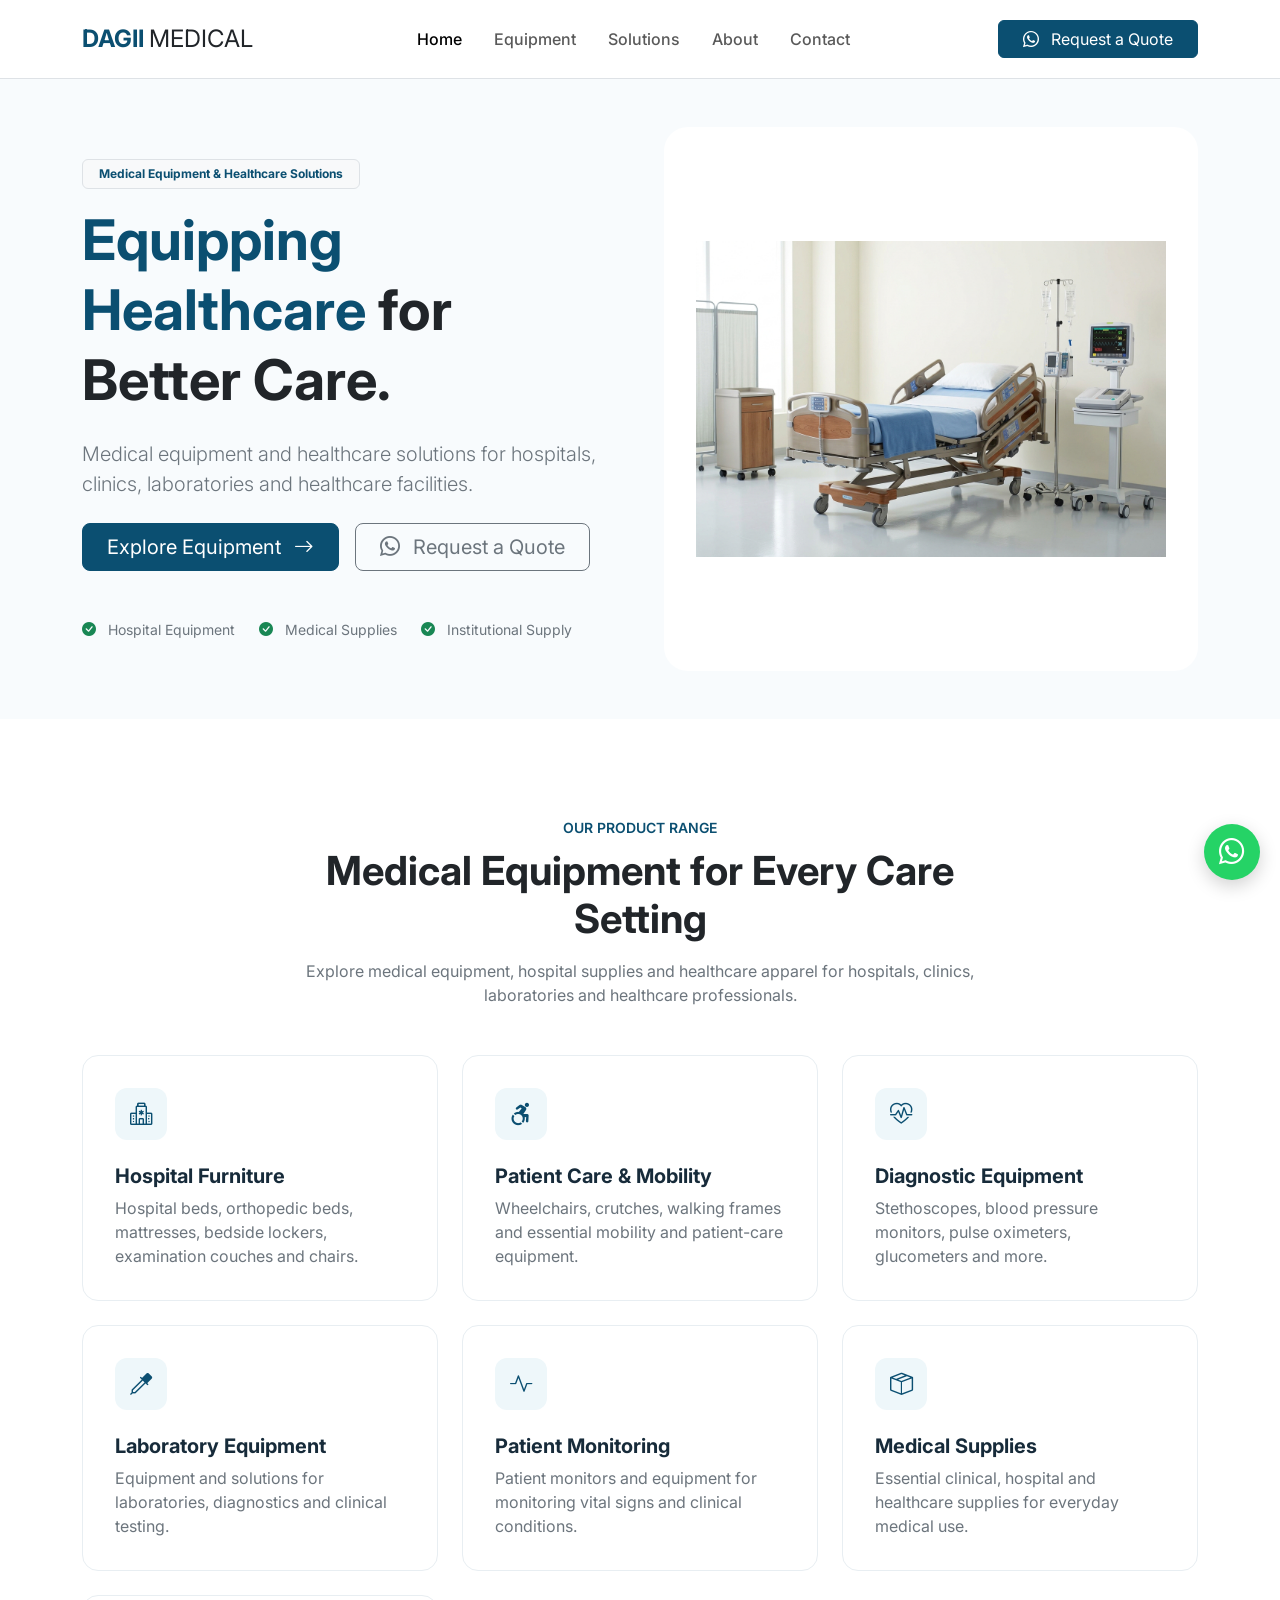
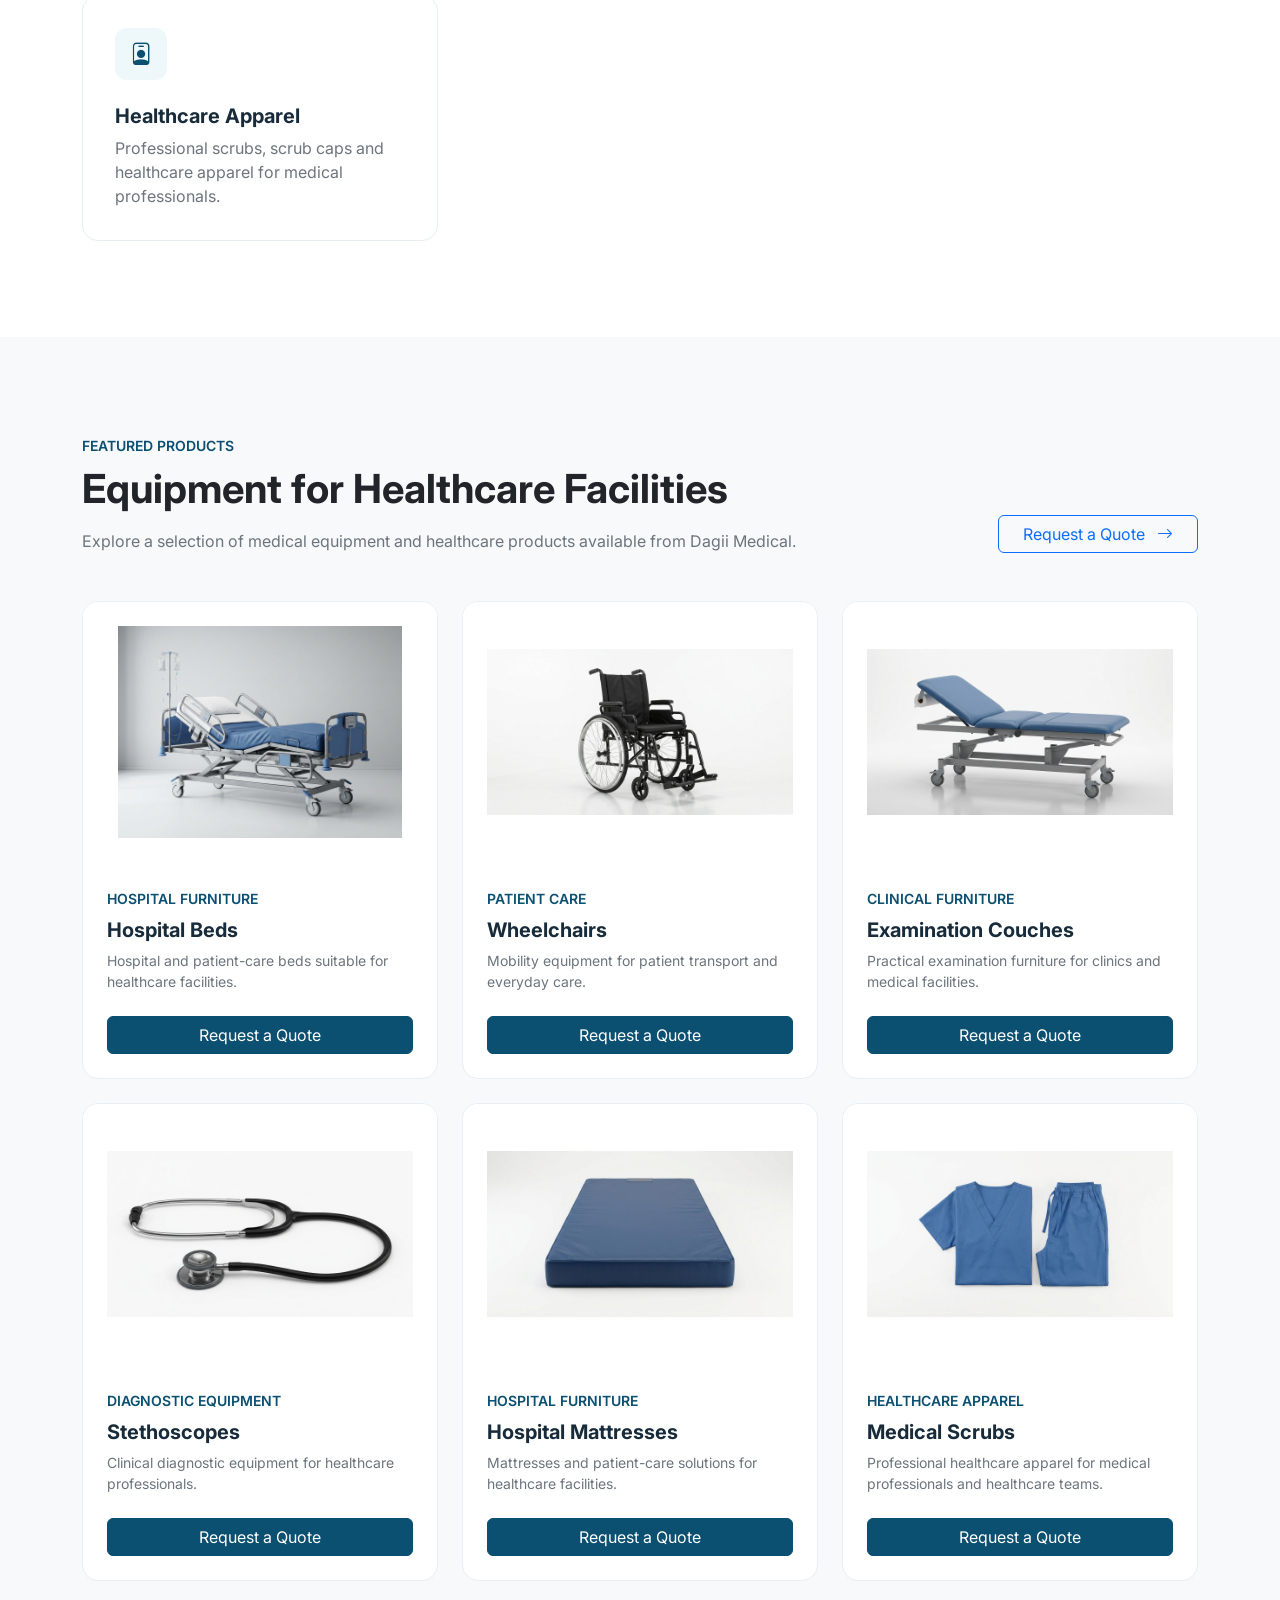
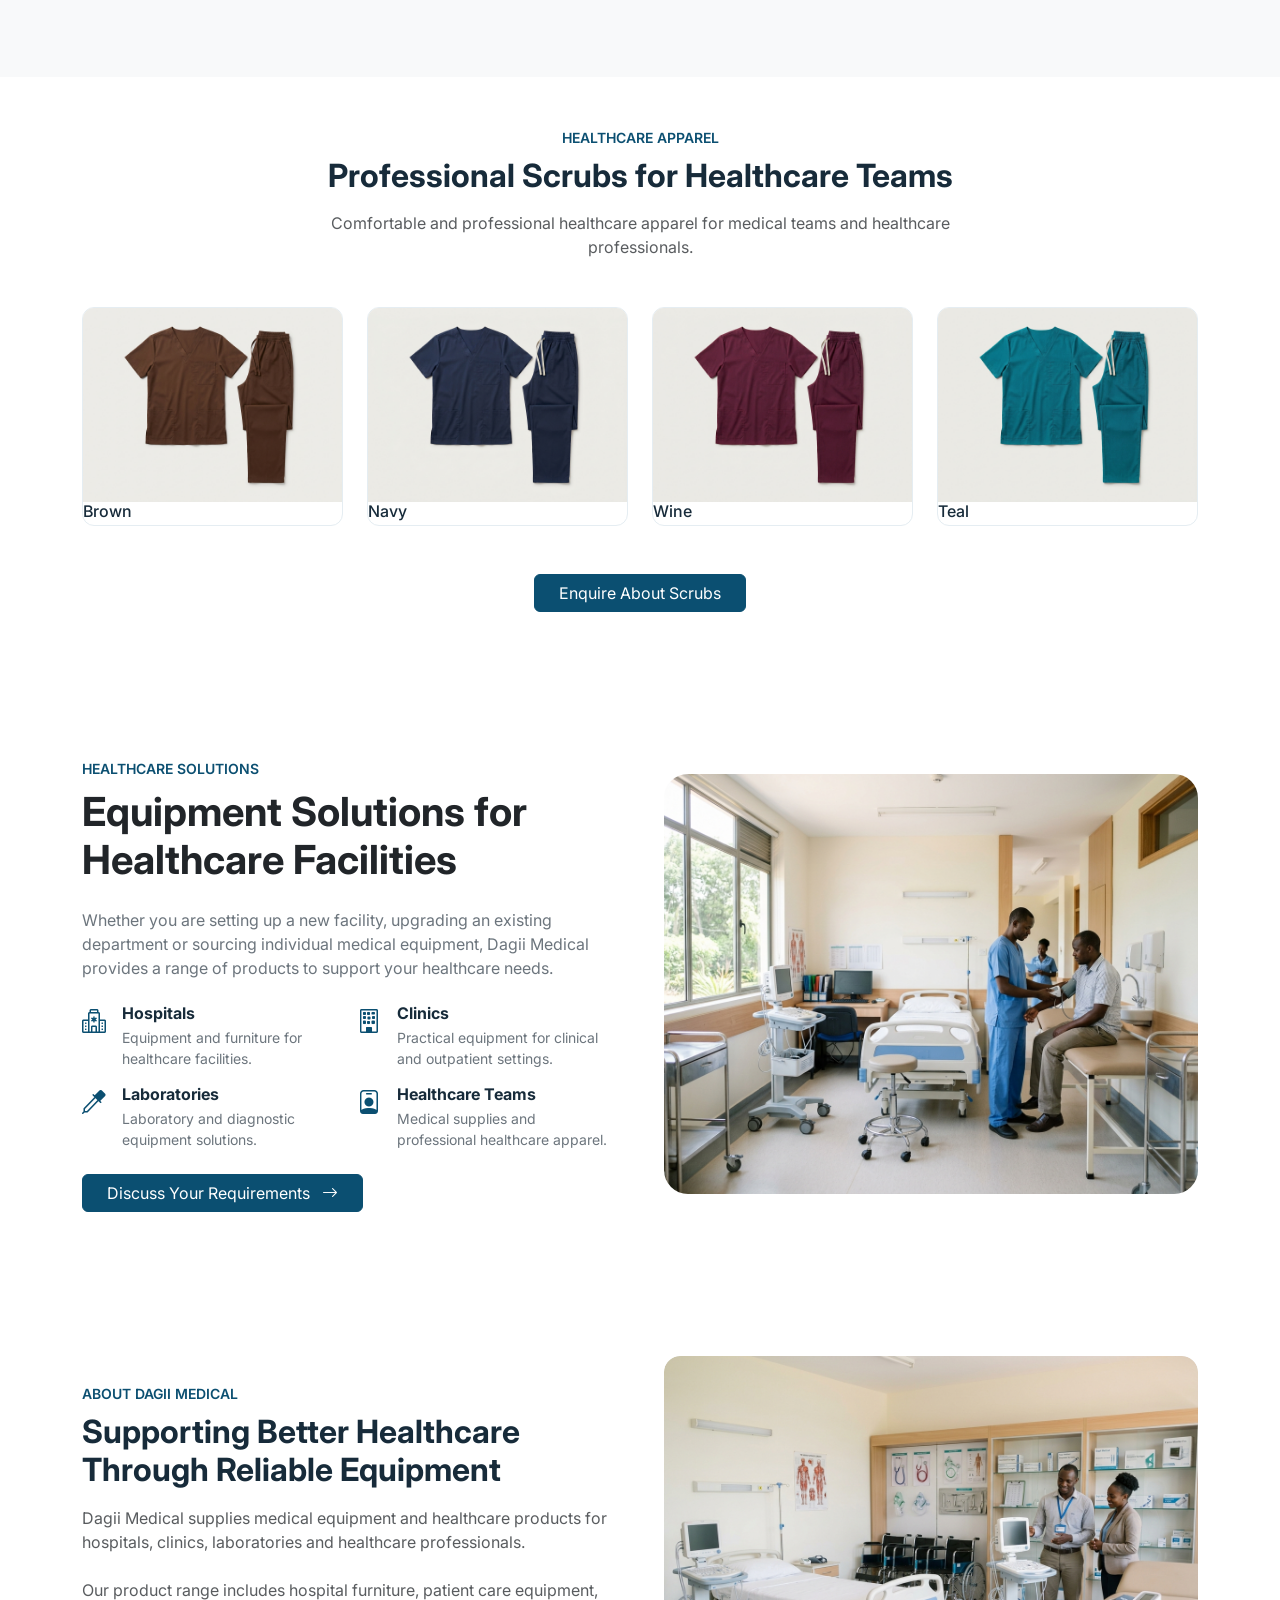
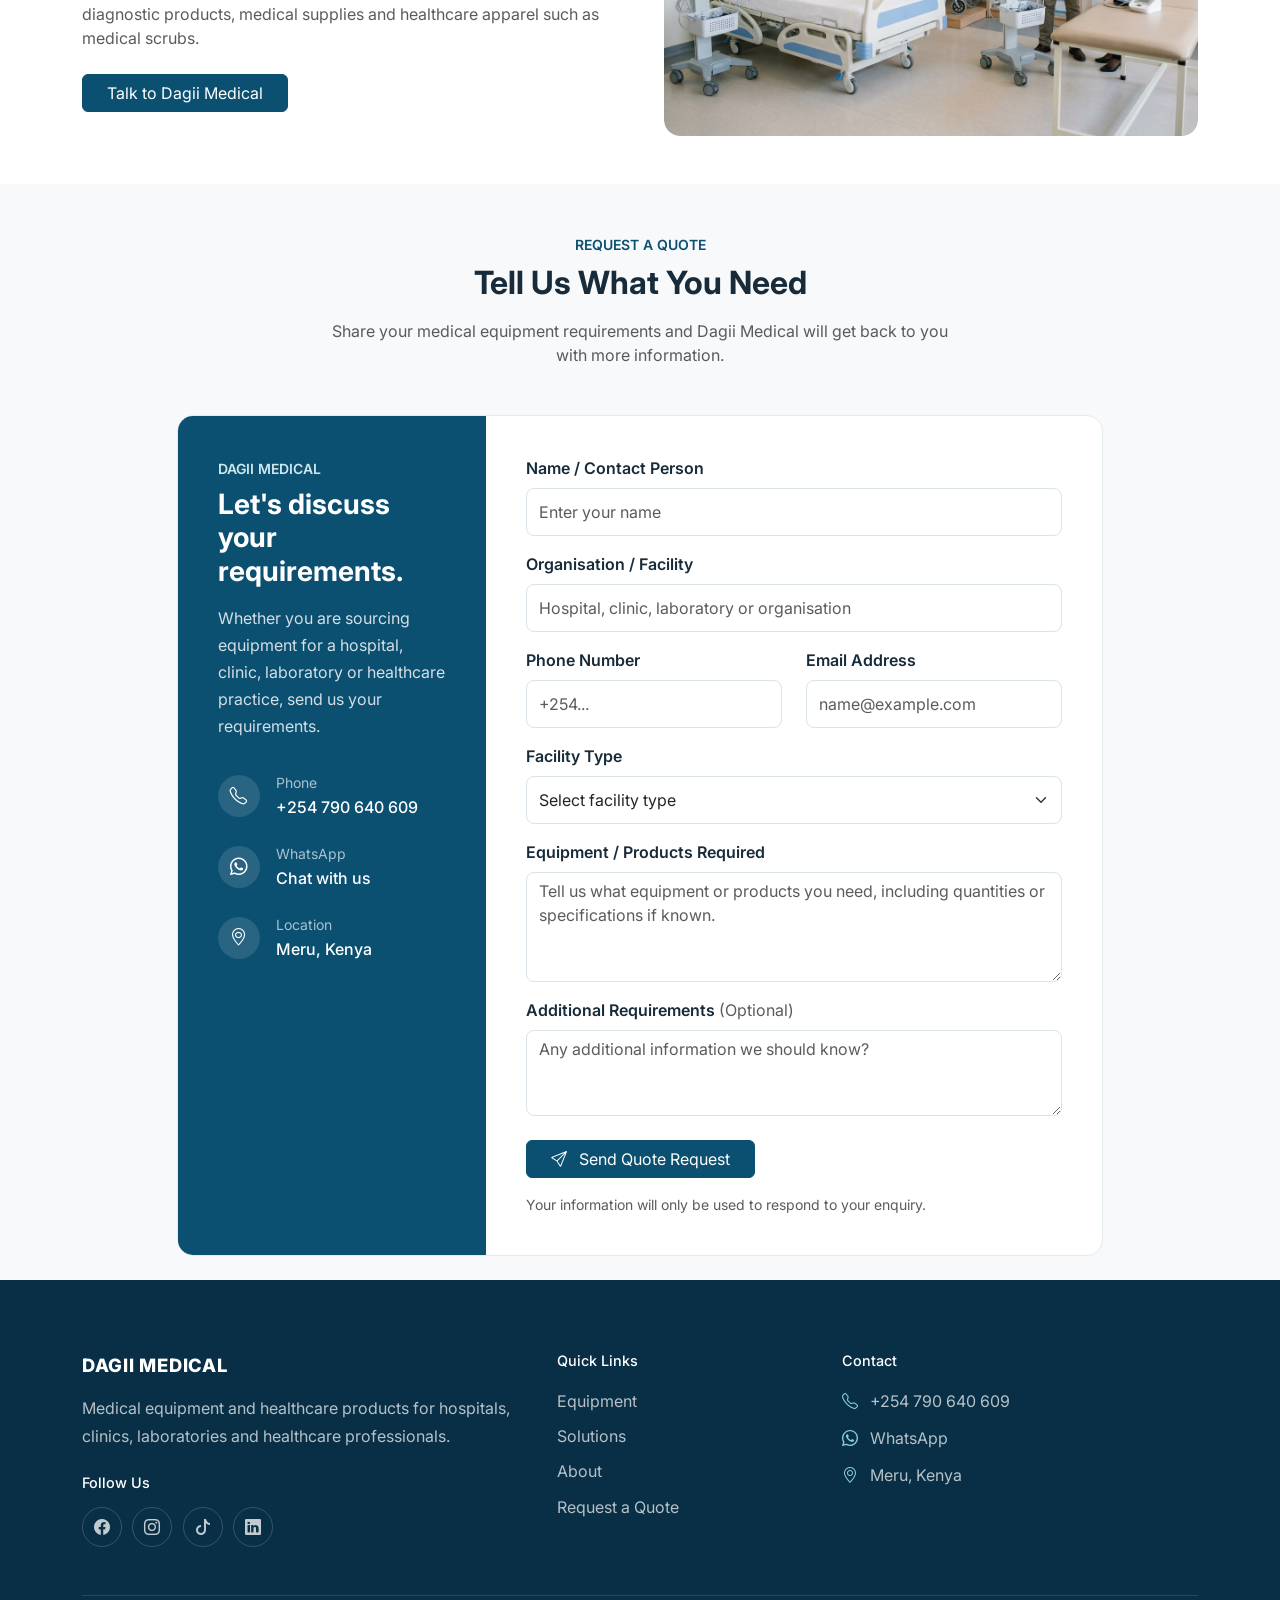
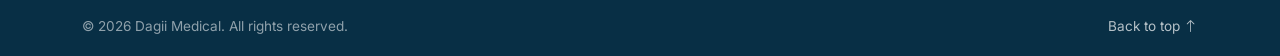
==== commit 62664852: "Update print statement from 'Hello' to 'Goodbye'" ====
--- a/index.html
+++ b/index.html
@@ -776,9 +776,7 @@
                             Brown
                         </h6>
 
-                        <span>
-                            Medical Scrubs
-                        </span>
+                        
                     </div>
 
                 </div>
@@ -798,9 +796,7 @@
                             Navy
                         </h6>
 
-                        <span>
-                            Medical Scrubs
-                        </span>
+                        
                     </div>
 
                 </div>
@@ -820,9 +816,7 @@
                             Wine
                         </h6>
 
-                        <span>
-                            Medical Scrubs
-                        </span>
+                        
                     </div>
 
                 </div>
@@ -833,7 +827,7 @@
             <div class="col-6 col-lg-3">
                 <div class="apparel-card">
 
-                    <img src="teal1.png"
+                    <img src="teal1.jpg"
                          alt="Teal medical scrubs"
                          class="img-fluid">
 
@@ -842,9 +836,6 @@
                             Teal
                         </h6>
 
-                        <span>
-                            Medical Scrubs
-                        </span>
                     </div>
 
                 </div>
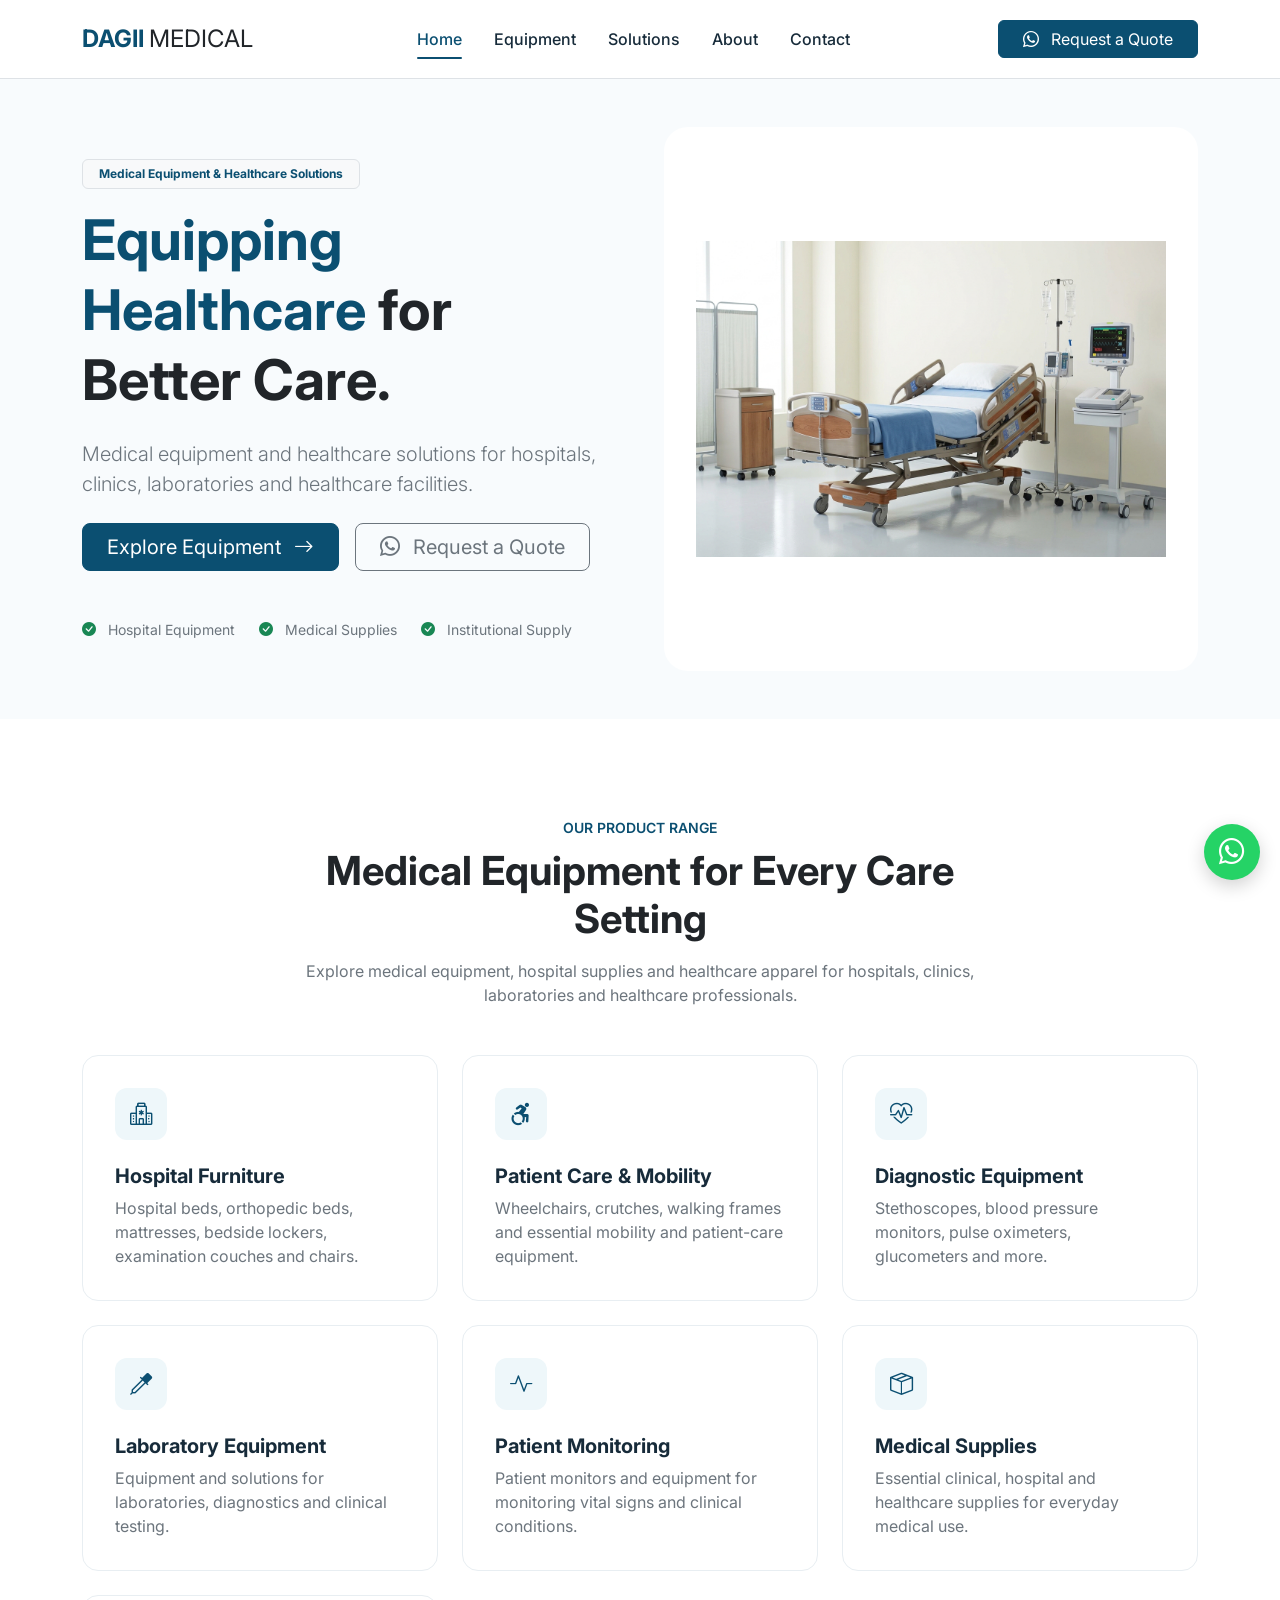
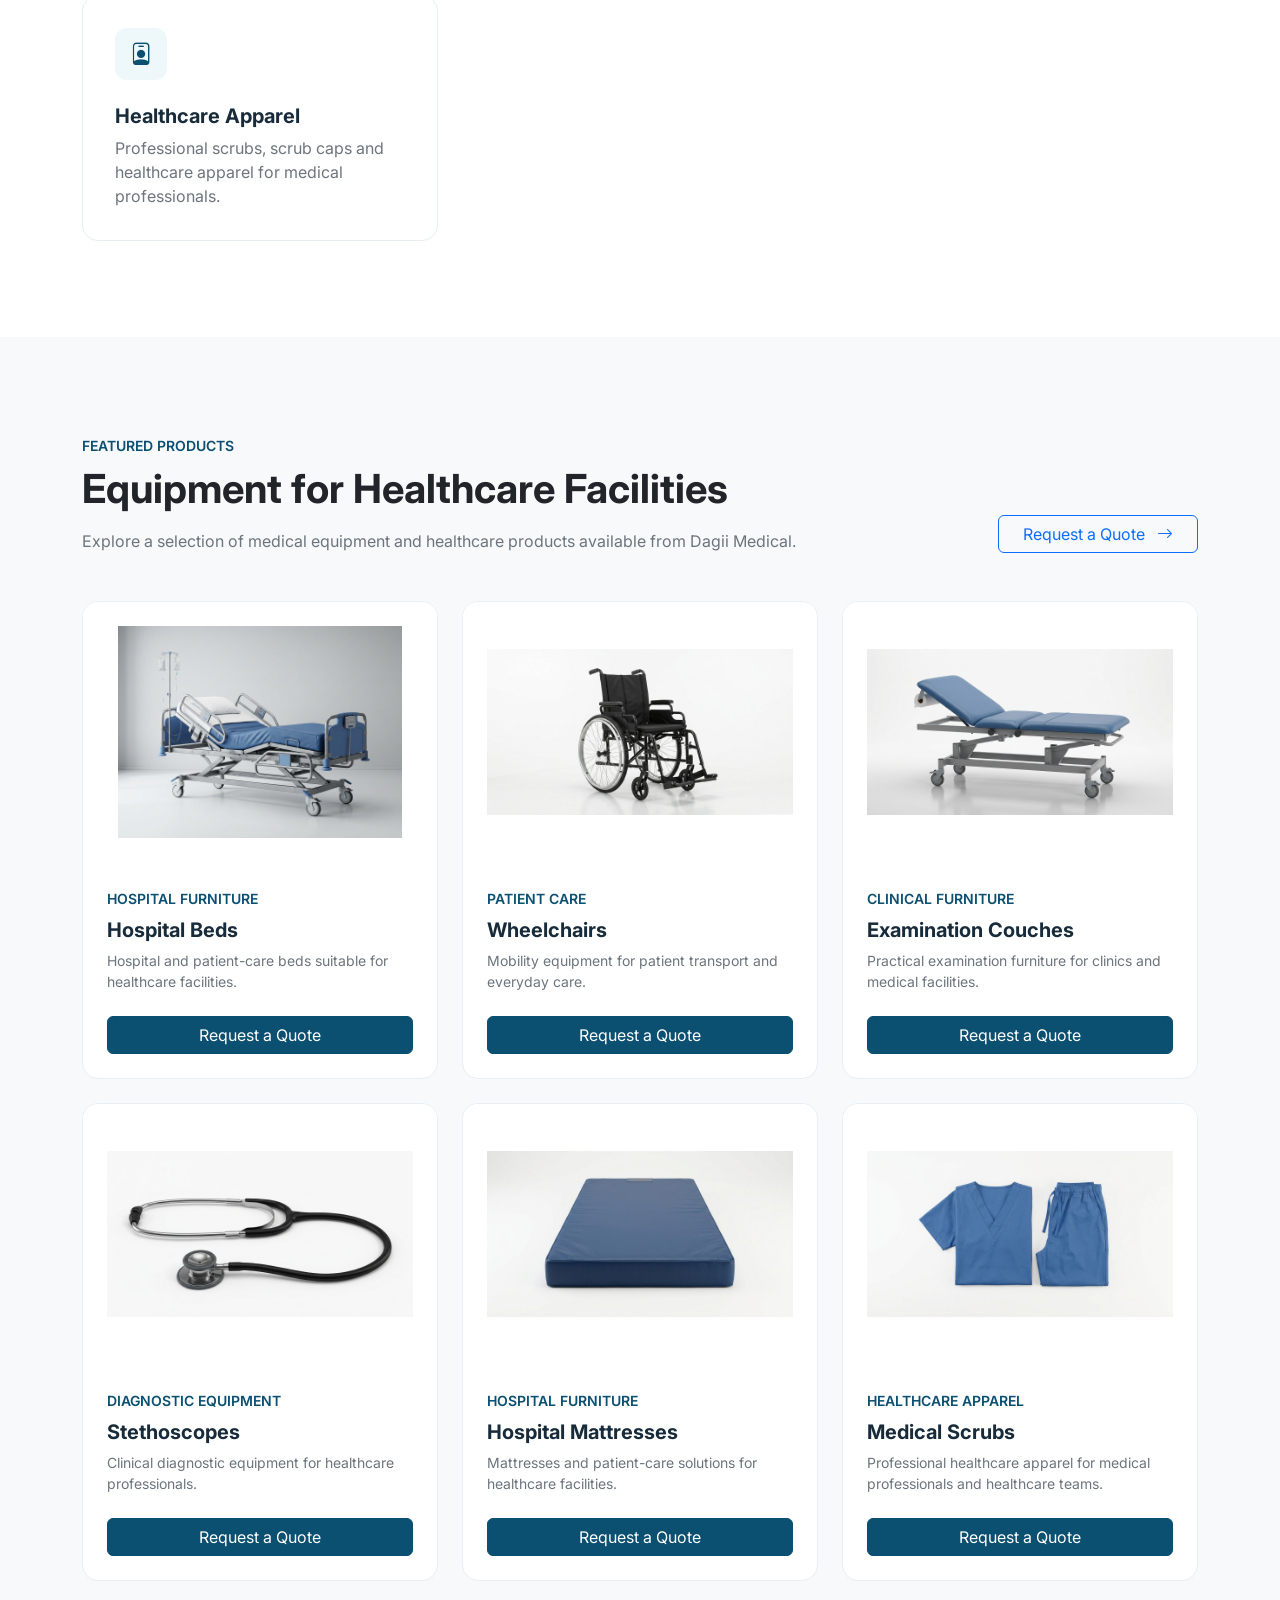
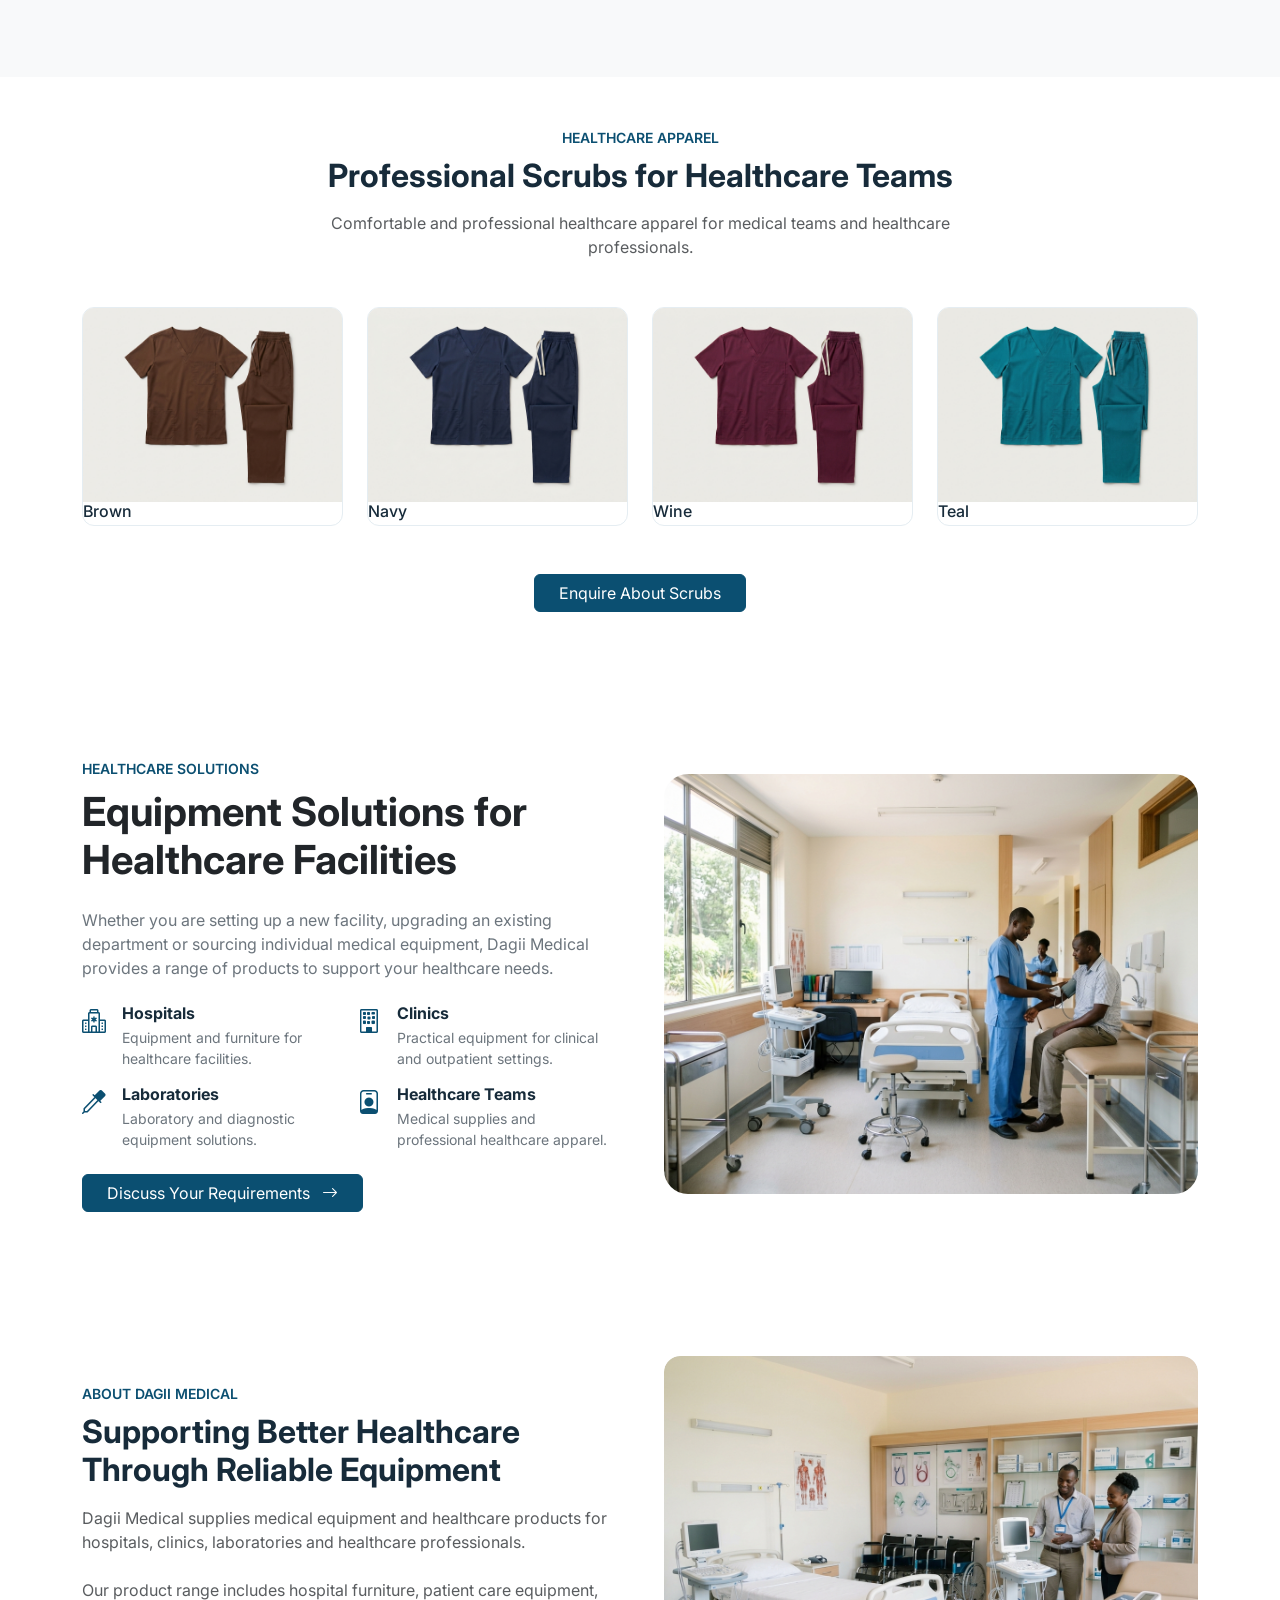
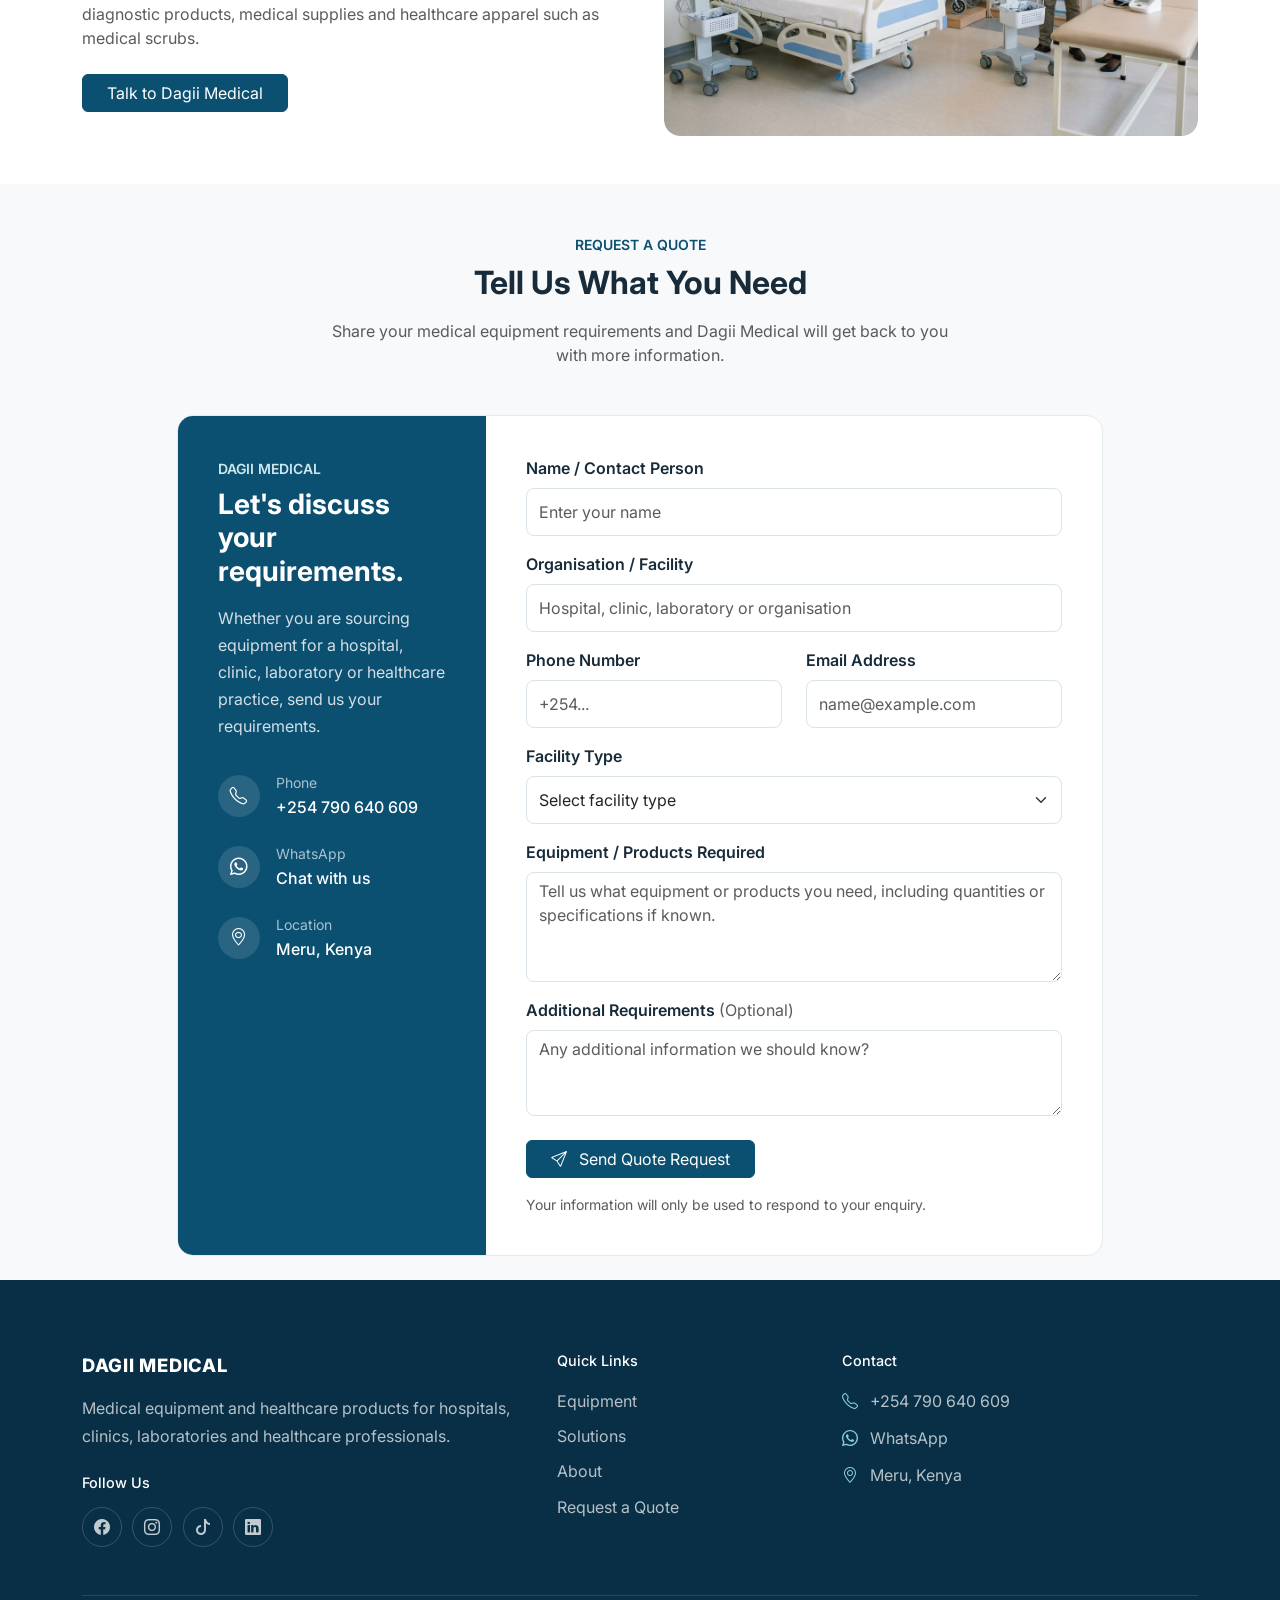
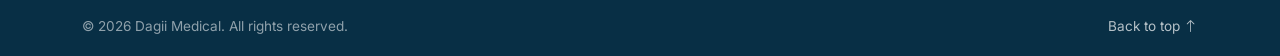
==== commit 86b367f4: "Update index.html" ====
--- a/index.html
+++ b/index.html
@@ -1,32 +1,196 @@
 <!DOCTYPE html>
 <html lang="en">
 <head>
+    <head>
+
+    <!-- =====================================================
+         BASIC SEO
+    ===================================================== -->
+
     <meta charset="UTF-8">
-    <meta name="viewport" content="width=device-width, initial-scale=1.0">
-
-    <title>Dagii Medical | Medical Equipment & Healthcare Solutions</title>
-
-    <meta name="description"
-          content="Dagii Medical supplies medical equipment and healthcare solutions for hospitals, clinics, laboratories and healthcare facilities.">
-
-    <!-- Bootstrap 5.3.3 -->
+
+    <meta
+        name="viewport"
+        content="width=device-width, initial-scale=1"
+    >
+
+    <title>
+        Dagii Medical | Medical Equipment Supplier in Kenya
+    </title>
+
+    <meta
+        name="description"
+        content="Dagii Medical supplies medical equipment, hospital furniture, medical supplies and healthcare products for hospitals, clinics and laboratories in Kenya."
+    >
+
+    <meta
+        name="keywords"
+        content="Dagii Medical, Dagii Medical Kenya, medical equipment Kenya, medical equipment supplier Kenya, hospital equipment Kenya, medical supplies Kenya, hospital furniture Kenya, medical equipment Meru, hospital beds Kenya, wheelchairs Kenya, examination couches Kenya, diagnostic equipment Kenya, laboratory equipment Kenya, patient monitoring equipment Kenya, medical scrubs Kenya, healthcare apparel Kenya"
+    >
+
+    <meta
+        name="author"
+        content="Dagii Medical"
+    >
+
+    <meta
+        name="robots"
+        content="index, follow"
+    >
+
+    <meta
+        name="googlebot"
+        content="index, follow"
+    >
+
+    <!-- =====================================================
+         CANONICAL URL
+    ===================================================== -->
+
+    <link
+        rel="canonical"
+        href="https://sirjulius001.github.io/dagii-website/"
+    >
+
+
+    <!-- =====================================================
+         OPEN GRAPH / FACEBOOK / WHATSAPP
+    ===================================================== -->
+
+    <meta
+        property="og:type"
+        content="website"
+    >
+
+    <meta
+        property="og:title"
+        content="Dagii Medical | Medical Equipment Supplier in Kenya"
+    >
+
+    <meta
+        property="og:description"
+        content="Dagii Medical supplies medical equipment, hospital furniture, medical supplies and healthcare products for hospitals, clinics and laboratories in Kenya."
+    >
+
+    <meta
+        property="og:url"
+        content="https://sirjulius001.github.io/dagii-website/"
+    >
+
+    <meta
+        property="og:site_name"
+        content="Dagii Medical"
+    >
+
+    <meta
+        property="og:locale"
+        content="en_KE"
+    >
+
+    <meta
+        property="og:image"
+        content="https://sirjulius001.github.io/dagii-website/images/og-image.jpg"
+    >
+
+    <meta
+        property="og:image:alt"
+        content="Dagii Medical medical equipment and healthcare solutions"
+    >
+
+
+    <!-- =====================================================
+         TWITTER / X
+    ===================================================== -->
+
+    <meta
+        name="twitter:card"
+        content="summary_large_image"
+    >
+
+    <meta
+        name="twitter:title"
+        content="Dagii Medical | Medical Equipment Supplier in Kenya"
+    >
+
+    <meta
+        name="twitter:description"
+        content="Medical equipment, hospital furniture, medical supplies and healthcare products from Dagii Medical in Kenya."
+    >
+
+    <meta
+        name="twitter:image"
+        content="https://sirjulius001.github.io/dagii-website/images/og-image.jpg"
+    >
+
+    <meta
+        name="twitter:image:alt"
+        content="Dagii Medical medical equipment and healthcare solutions"
+    >
+
+
+    <!-- =====================================================
+         FAVICON
+    ===================================================== -->
+
+    <link
+        rel="icon"
+        type="image/png"
+        href="images/favicon.png"
+    >
+
+
+    <!-- =====================================================
+         ORGANIZATION STRUCTURED DATA
+    ===================================================== -->
+
+    <script type="application/ld+json">
+    {
+        "@context": "https://schema.org",
+        "@type": "Organization",
+        "name": "Dagii Medical",
+        "url": "https://sirjulius001.github.io/dagii-website/",
+        "logo": "https://sirjulius001.github.io/dagii-website/images/logo.png",
+        "description": "Dagii Medical supplies medical equipment, hospital furniture, medical supplies and healthcare products for hospitals, clinics and laboratories in Kenya.",
+        "telephone": "+254790640609",
+        "address": {
+            "@type": "PostalAddress",
+            "addressLocality": "Meru",
+            "addressCountry": "KE"
+        }
+    }
+    </script>
+
+
+    <!-- =====================================================
+         BOOTSTRAP
+    ===================================================== -->
+
     <link
         href="https://cdn.jsdelivr.net/npm/bootstrap@5.3.3/dist/css/bootstrap.min.css"
         rel="stylesheet"
     >
 
-    <!-- Bootstrap Icons -->
+    <!-- =====================================================
+         BOOTSTRAP ICONS
+    ===================================================== -->
+
     <link
-        href="https://cdn.jsdelivr.net/npm/bootstrap-icons@1.11.3/font/bootstrap-icons.css"
+        href="https://cdn.jsdelivr.net/npm/bootstrap-icons@1.11.3/font/bootstrap-icons.min.css"
         rel="stylesheet"
     >
 
-    <!-- Google Font -->
+    <!-- =====================================================
+         GOOGLE FONT
+    ===================================================== -->
+
     <link
         href="https://fonts.googleapis.com/css2?family=Inter:wght@400;500;600;700;800&display=swap"
         rel="stylesheet"
     >
 
+    <!-- =====================================================
+         CUSTOM CSS
+    ===================================================== -->
     <!-- Dagii Custom CSS -->
     <link rel="stylesheet" href="style.css">
 </head>
@@ -1508,6 +1672,6 @@
 <script
     src="https://cdn.jsdelivr.net/npm/bootstrap@5.3.3/dist/js/bootstrap.bundle.min.js">
 </script>
-
+<script src="main.js"></script>
 </body>
 </html>
--- a/style.css
+++ b/style.css
@@ -69,6 +69,84 @@
     background: #eef7fa;
     color: var(--dagii-blue);
     font-size: 1.4rem;
+}
+/* =========================================================
+   NAVBAR SCROLL
+========================================================= */
+
+.navbar {
+    transition: box-shadow 0.25s ease, padding 0.25s ease;
+}
+
+.navbar-scrolled {
+    box-shadow: 0 4px 18px rgba(11, 79, 113, 0.08);
+}
+
+
+/* =========================================================
+   ACTIVE NAVIGATION
+========================================================= */
+
+.navbar .nav-link {
+    position: relative;
+    color: #172b3a;
+}
+
+.navbar .nav-link.active {
+    color: var(--dagii-blue);
+    font-weight: 600;
+}
+
+.navbar .nav-link.active::after {
+    content: "";
+    position: absolute;
+    left: 0.5rem;
+    right: 0.5rem;
+    bottom: 0;
+    height: 2px;
+    background: var(--dagii-blue);
+    border-radius: 2px;
+}
+
+
+/* =========================================================
+   SCROLL REVEAL
+========================================================= */
+
+.scroll-reveal {
+    opacity: 0;
+    transform: translateY(24px);
+    transition:
+        opacity 0.6s ease,
+        transform 0.6s ease;
+}
+
+.scroll-reveal.is-visible {
+    opacity: 1;
+    transform: translateY(0);
+}
+
+
+/* =========================================================
+   ACCESSIBILITY
+========================================================= */
+
+@media (prefers-reduced-motion: reduce) {
+
+    html {
+        scroll-behavior: auto;
+    }
+
+    .scroll-reveal {
+        opacity: 1;
+        transform: none;
+        transition: none;
+    }
+
+    .navbar {
+        transition: none;
+    }
+
 }
 /* =========================================================
    FEATURED PRODUCTS
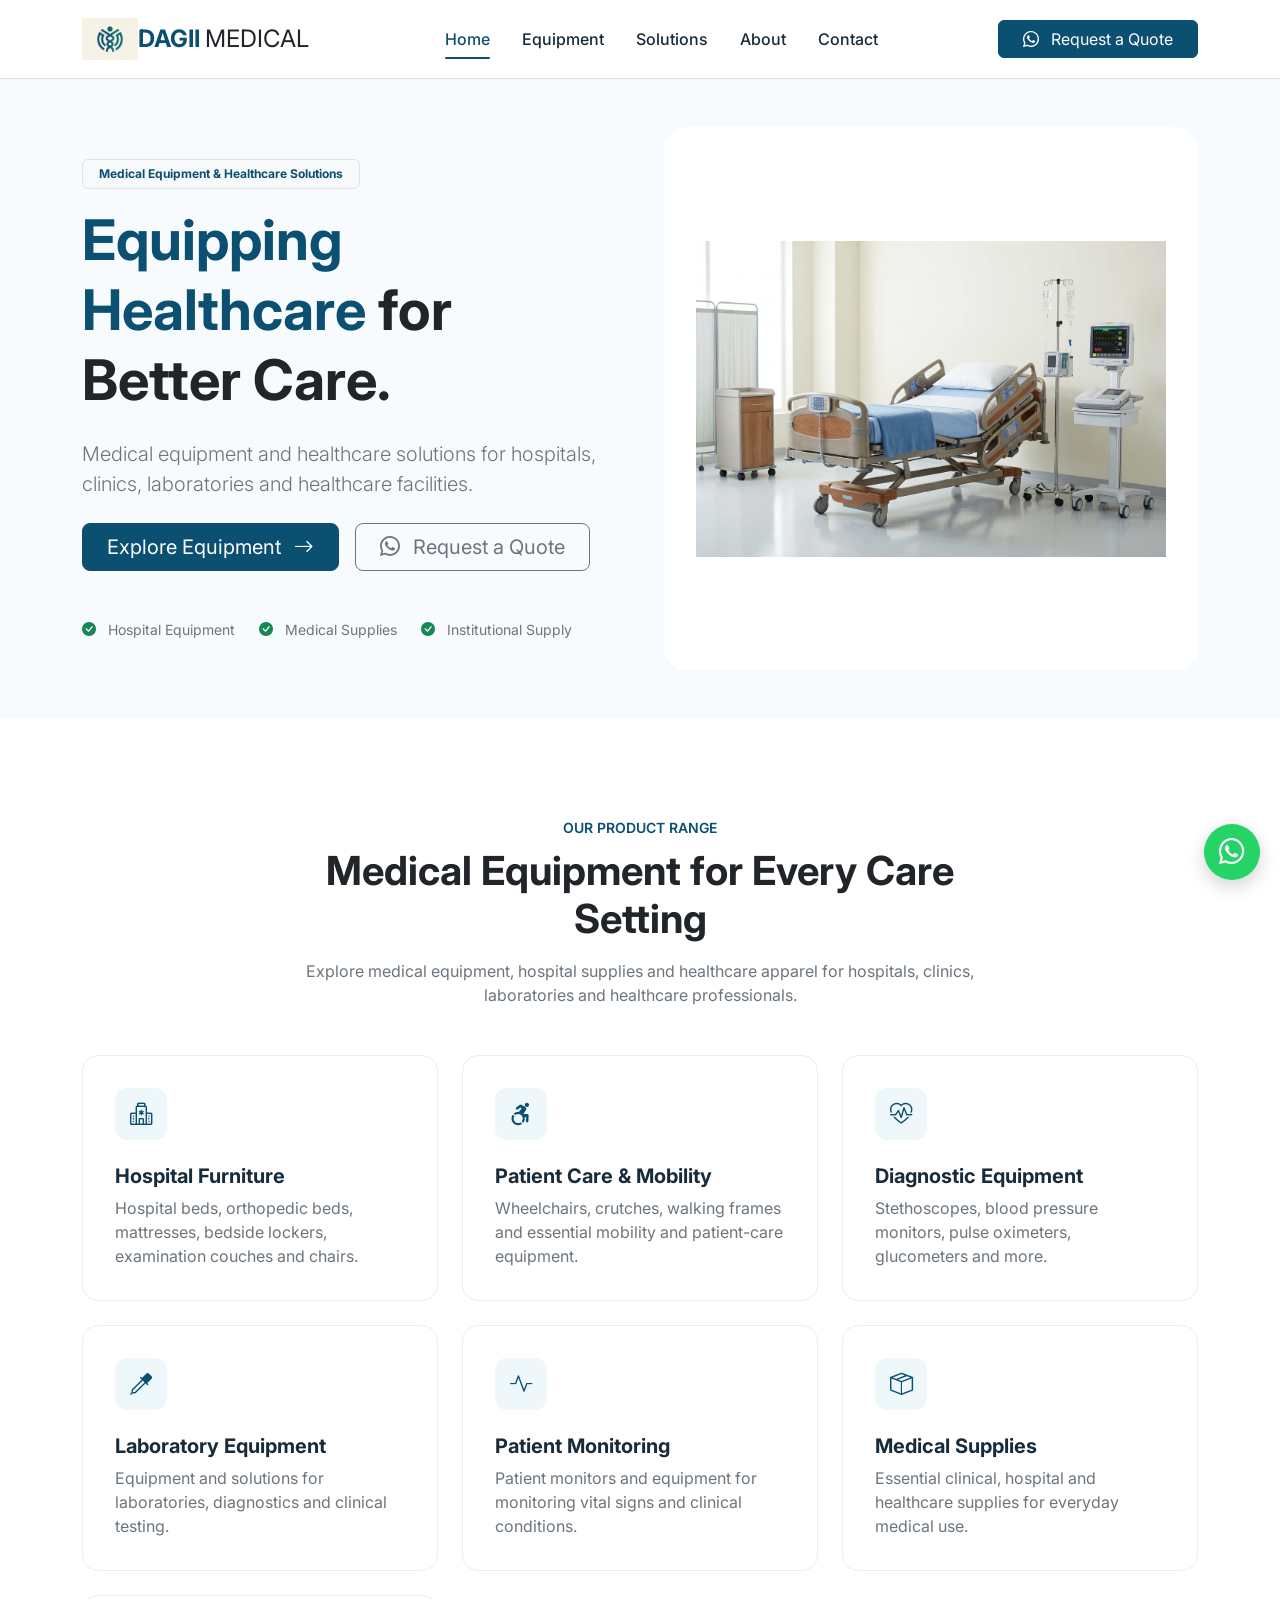
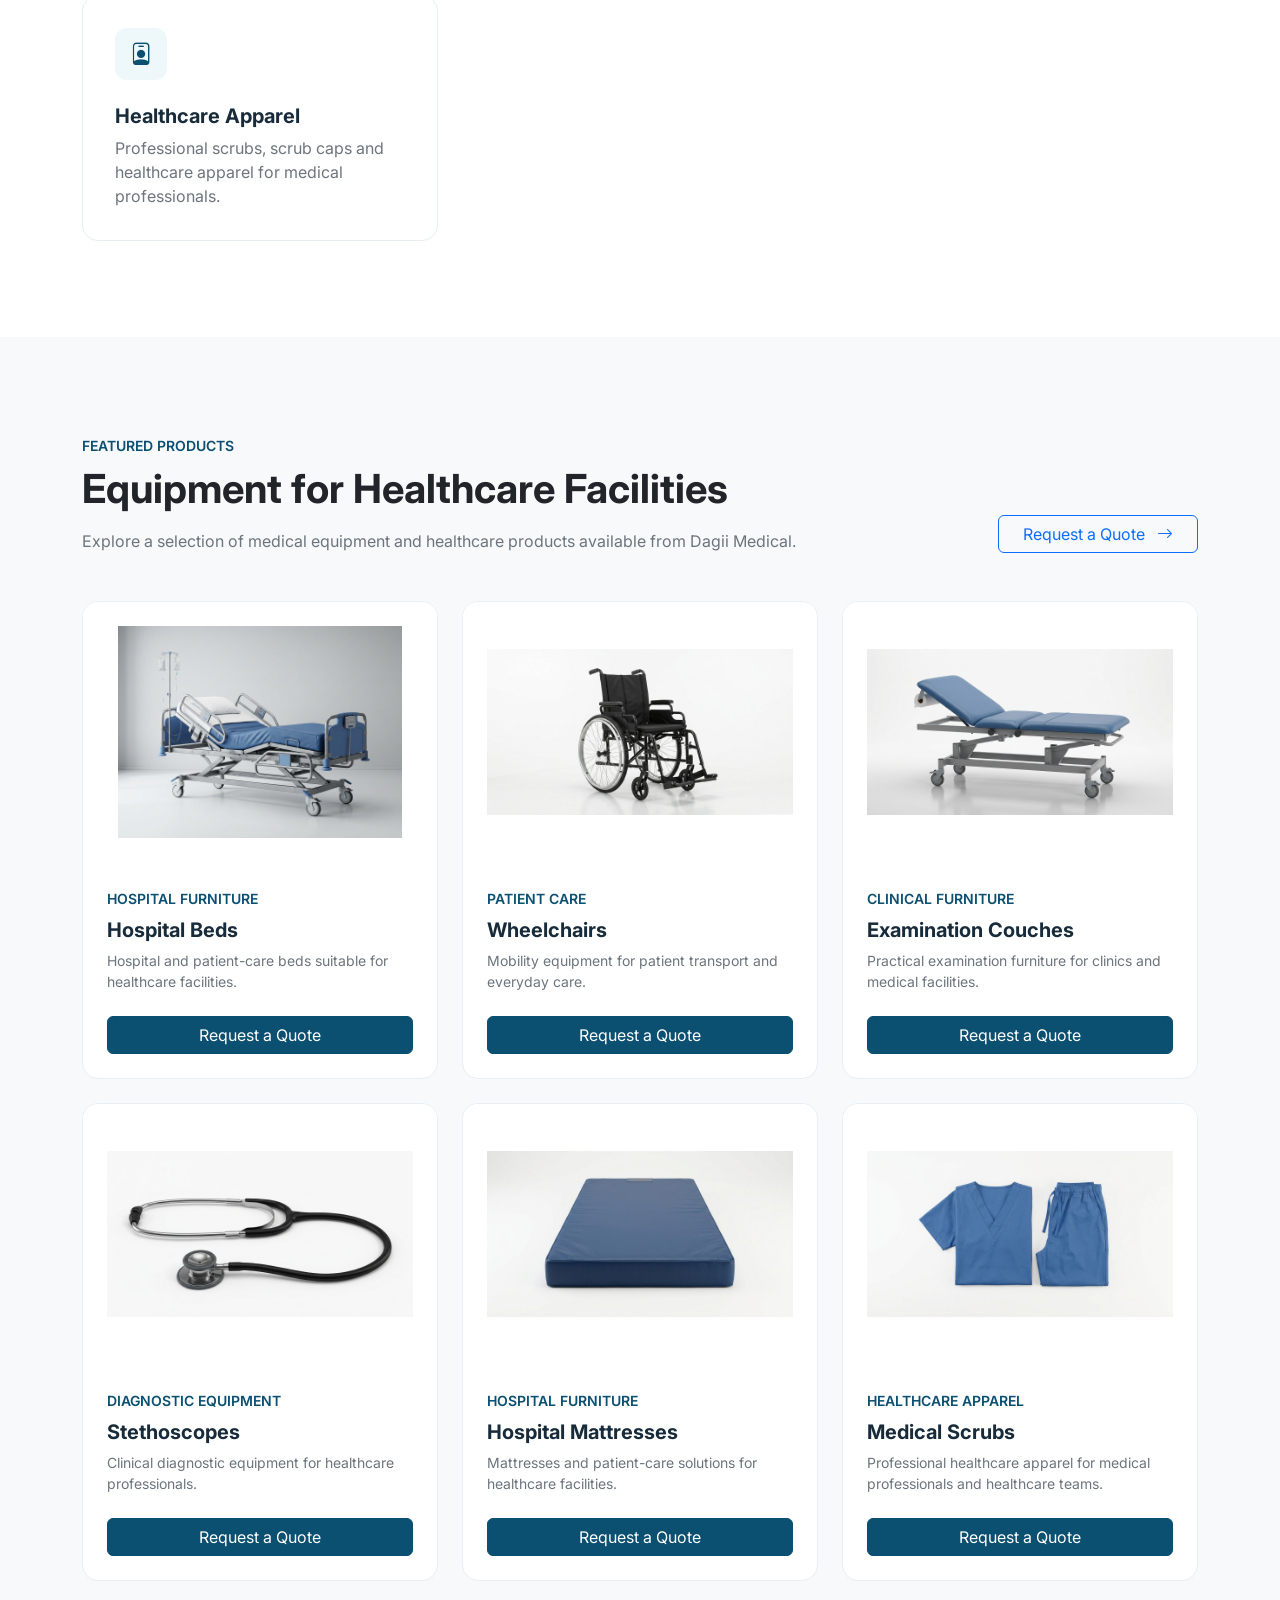
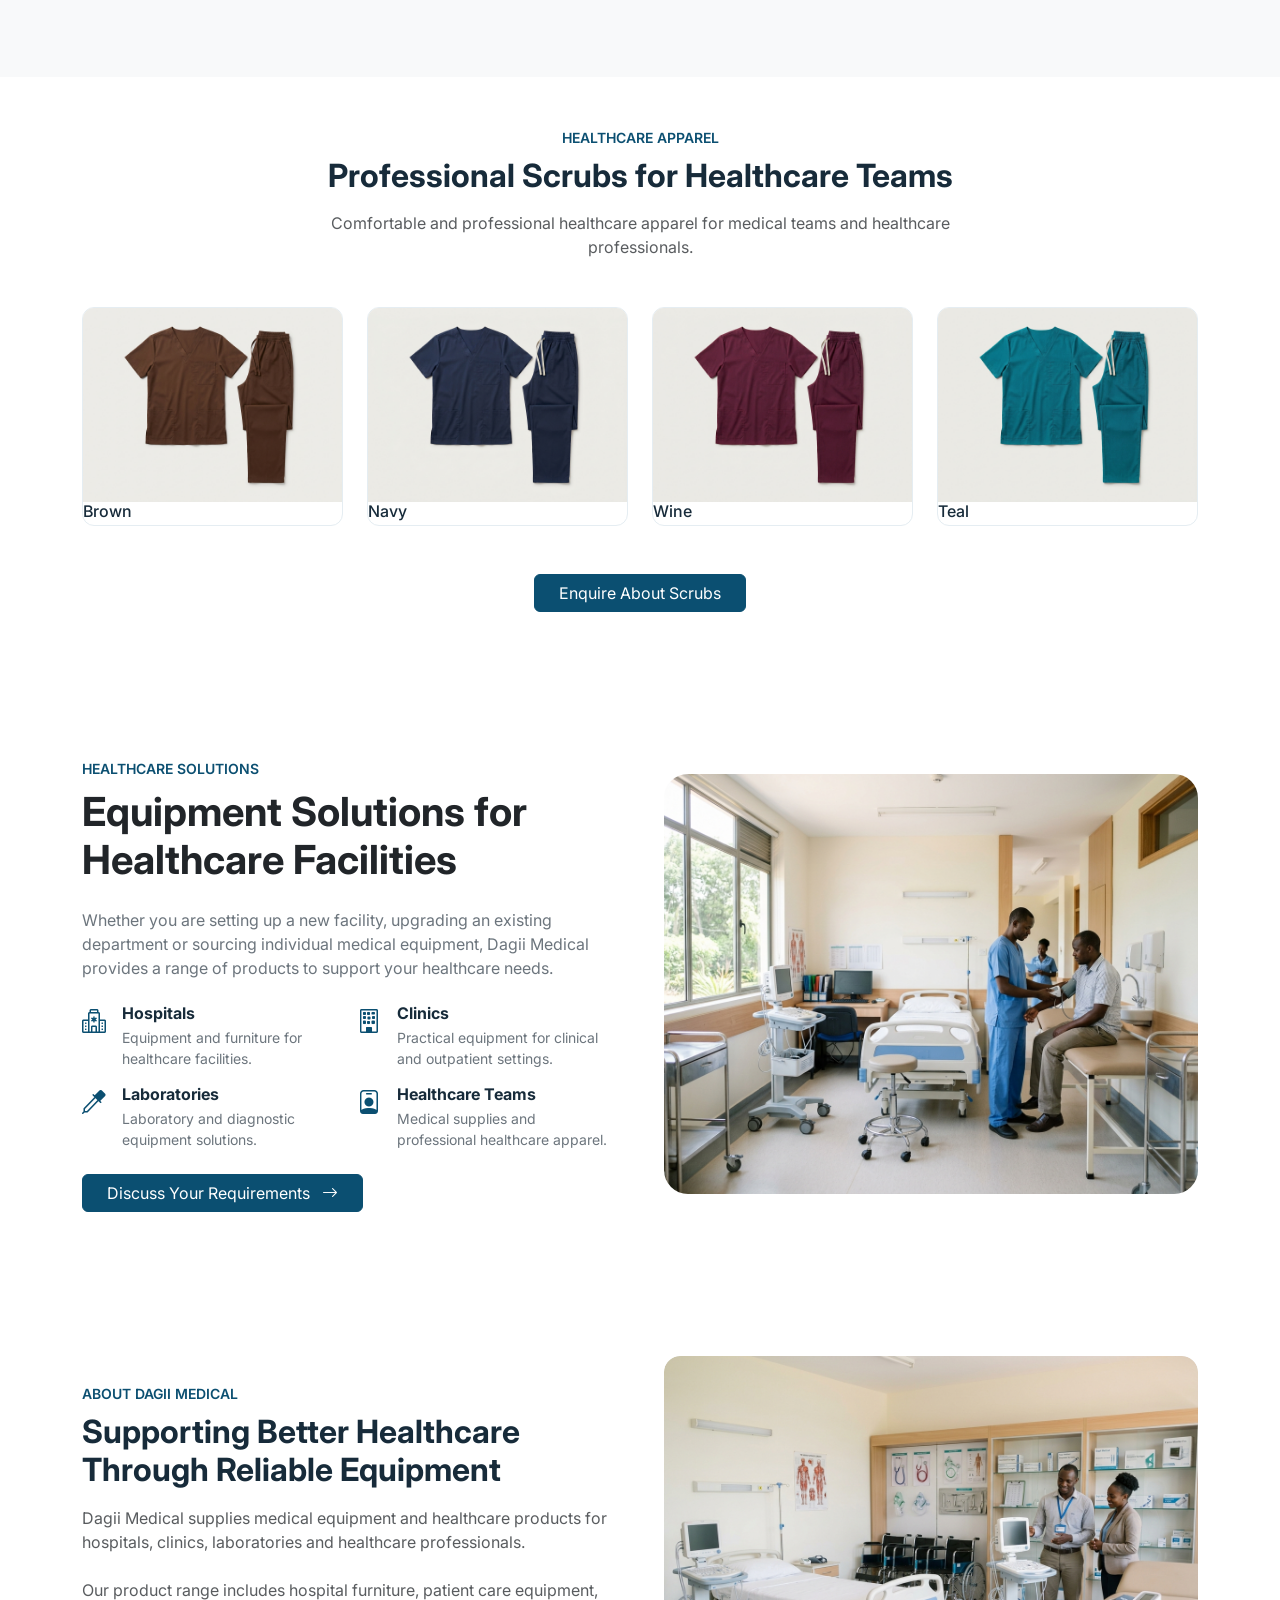
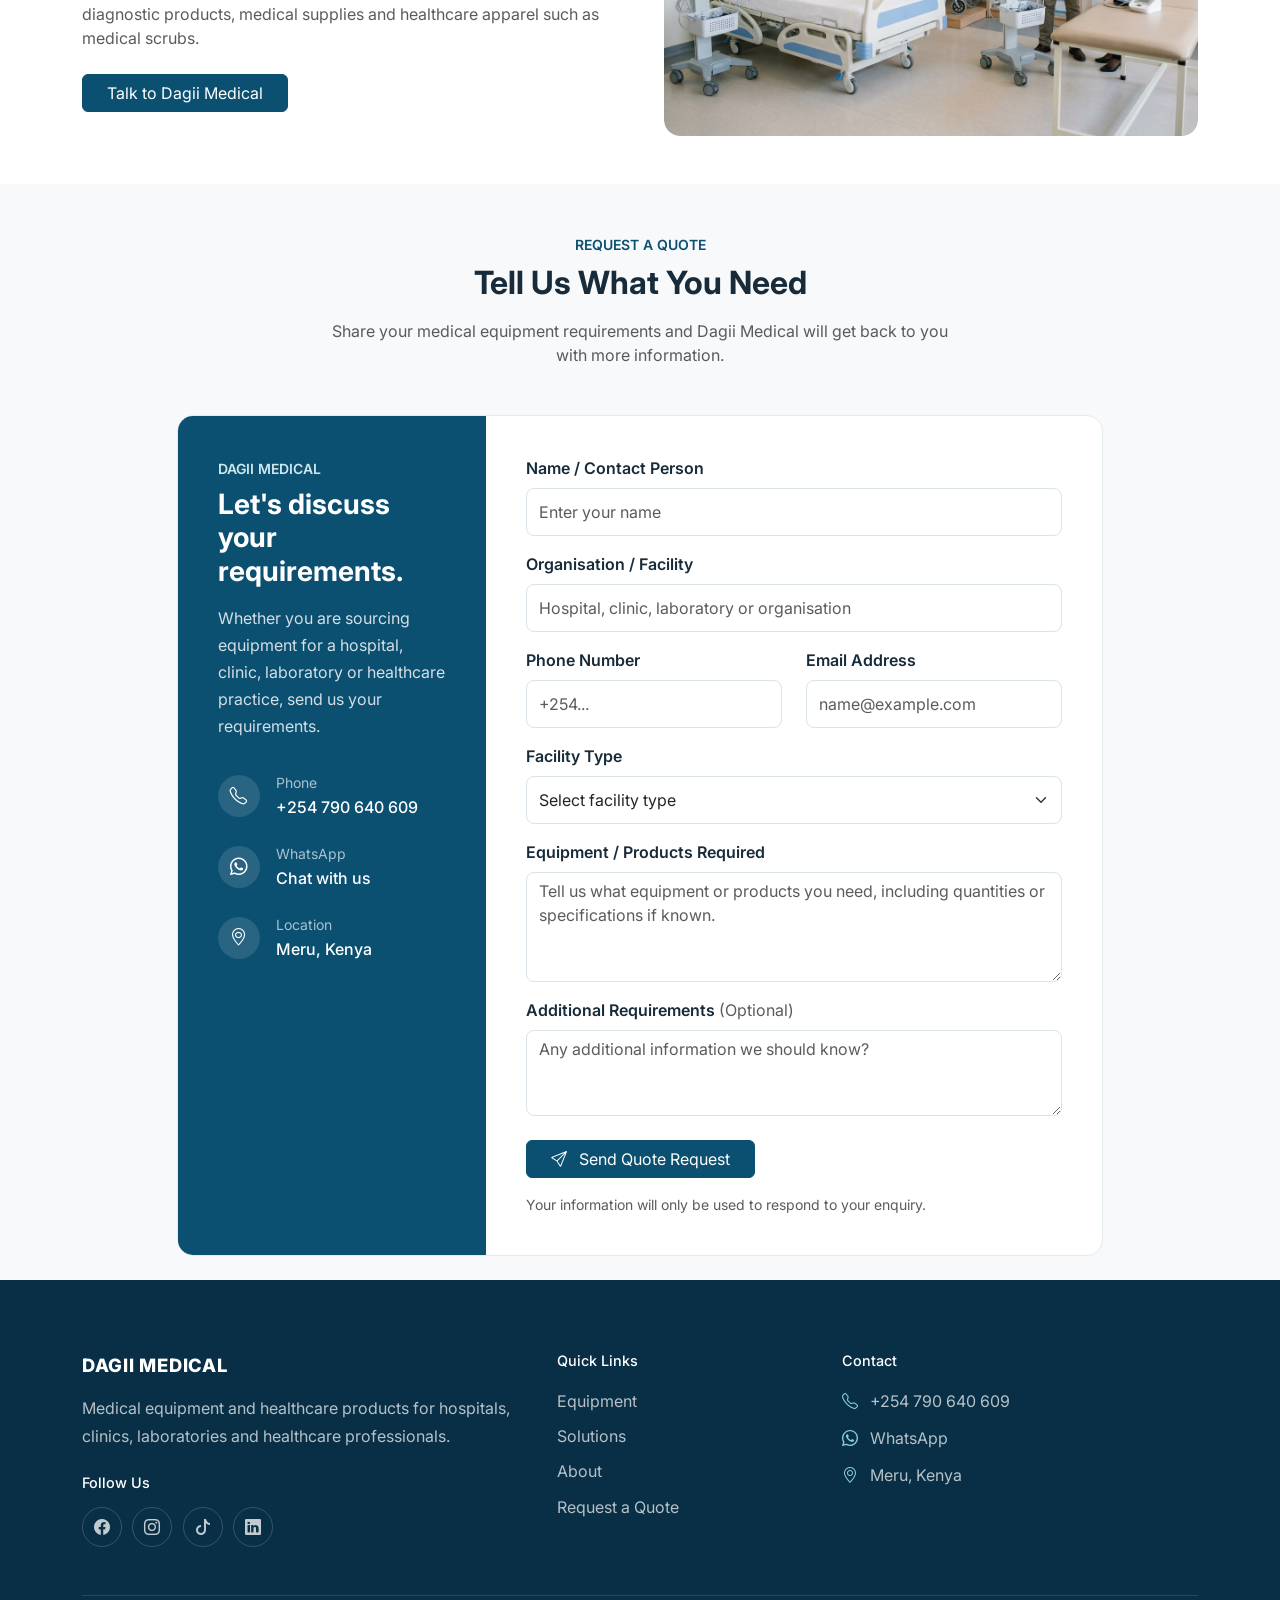
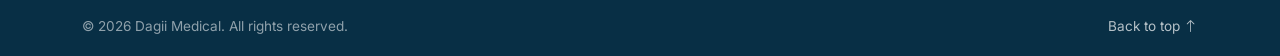
==== commit 9a245b1a: "Update index.html" ====
--- a/index.html
+++ b/index.html
@@ -1,10 +1,9 @@
 <!DOCTYPE html>
 <html lang="en">
 <head>
-    <head>
 
     <!-- =====================================================
-         BASIC SEO
+         BASIC DOCUMENT SETTINGS
     ===================================================== -->
 
     <meta charset="UTF-8">
@@ -14,8 +13,13 @@
         content="width=device-width, initial-scale=1"
     >
 
+
+    <!-- =====================================================
+         PRIMARY SEO
+    ===================================================== -->
+
     <title>
-        Dagii Medical | Medical Equipment Supplier in Kenya
+        Dagii Equipments | Medical Equipment Supplier in Kenya
     </title>
 
     <meta
@@ -25,12 +29,12 @@
 
     <meta
         name="keywords"
-        content="Dagii Medical, Dagii Medical Kenya, medical equipment Kenya, medical equipment supplier Kenya, hospital equipment Kenya, medical supplies Kenya, hospital furniture Kenya, medical equipment Meru, hospital beds Kenya, wheelchairs Kenya, examination couches Kenya, diagnostic equipment Kenya, laboratory equipment Kenya, patient monitoring equipment Kenya, medical scrubs Kenya, healthcare apparel Kenya"
+        content="Dagii Equipments, Dagii Medical Kenya, Dagii Medical Meru, medical equipment Kenya, medical equipment supplier Kenya, hospital equipment Kenya, medical supplies Kenya, hospital furniture Kenya, medical equipment Meru, hospital beds Kenya, wheelchairs Kenya, examination couches Kenya, diagnostic equipment Kenya, laboratory equipment Kenya, patient monitoring equipment Kenya, medical scrubs Kenya, healthcare apparel Kenya"
     >
 
     <meta
         name="author"
-        content="Dagii Medical"
+        content="Dagii Equipments"
     >
 
     <meta
@@ -42,6 +46,7 @@
         name="googlebot"
         content="index, follow"
     >
+
 
     <!-- =====================================================
          CANONICAL URL
@@ -54,7 +59,8 @@
 
 
     <!-- =====================================================
-         OPEN GRAPH / FACEBOOK / WHATSAPP
+         OPEN GRAPH
+         Used when sharing the website on social platforms
     ===================================================== -->
 
     <meta
@@ -64,7 +70,7 @@
 
     <meta
         property="og:title"
-        content="Dagii Medical | Medical Equipment Supplier in Kenya"
+        content="Dagii Equipments | Medical Equipment Supplier in Kenya"
     >
 
     <meta
@@ -109,7 +115,7 @@
 
     <meta
         name="twitter:title"
-        content="Dagii Medical | Medical Equipment Supplier in Kenya"
+        content="Dagii Equipments | Medical Equipment Supplier in Kenya"
     >
 
     <meta
@@ -135,7 +141,7 @@
     <link
         rel="icon"
         type="image/png"
-        href="images/favicon.png"
+        href="images/favicon.jpg"
     >
 
 
@@ -147,9 +153,9 @@
     {
         "@context": "https://schema.org",
         "@type": "Organization",
-        "name": "Dagii Medical",
+        "name": "Dagii Equipments",
         "url": "https://sirjulius001.github.io/dagii-website/",
-        "logo": "https://sirjulius001.github.io/dagii-website/images/logo.png",
+        "logo": "https://sirjulius001.github.io/dagii-website/logo.jpg",
         "description": "Dagii Medical supplies medical equipment, hospital furniture, medical supplies and healthcare products for hospitals, clinics and laboratories in Kenya.",
         "telephone": "+254790640609",
         "address": {
@@ -162,7 +168,7 @@
 
 
     <!-- =====================================================
-         BOOTSTRAP
+         BOOTSTRAP 5.3.3
     ===================================================== -->
 
     <link
@@ -170,6 +176,7 @@
         rel="stylesheet"
     >
 
+
     <!-- =====================================================
          BOOTSTRAP ICONS
     ===================================================== -->
@@ -179,6 +186,7 @@
         rel="stylesheet"
     >
 
+
     <!-- =====================================================
          GOOGLE FONT
     ===================================================== -->
@@ -188,11 +196,16 @@
         rel="stylesheet"
     >
 
+
     <!-- =====================================================
-         CUSTOM CSS
+         DAGII MEDICAL CUSTOM CSS
     ===================================================== -->
-    <!-- Dagii Custom CSS -->
-    <link rel="stylesheet" href="style.css">
+
+    <link
+        rel="stylesheet"
+        href="style.css"
+    >
+
 </head>
 
 <body>
@@ -204,7 +217,11 @@
 <nav class="navbar navbar-expand-lg bg-white border-bottom sticky-top py-3">
 
     <div class="container">
-
+        <img
+            src="logo.jpg"
+            alt="Dagii Medical"
+            height="42"
+            >
         <!-- Brand -->
         <a class="navbar-brand fw-bold fs-4" href="#">
             <span class="text-primary">DAGII</span>
